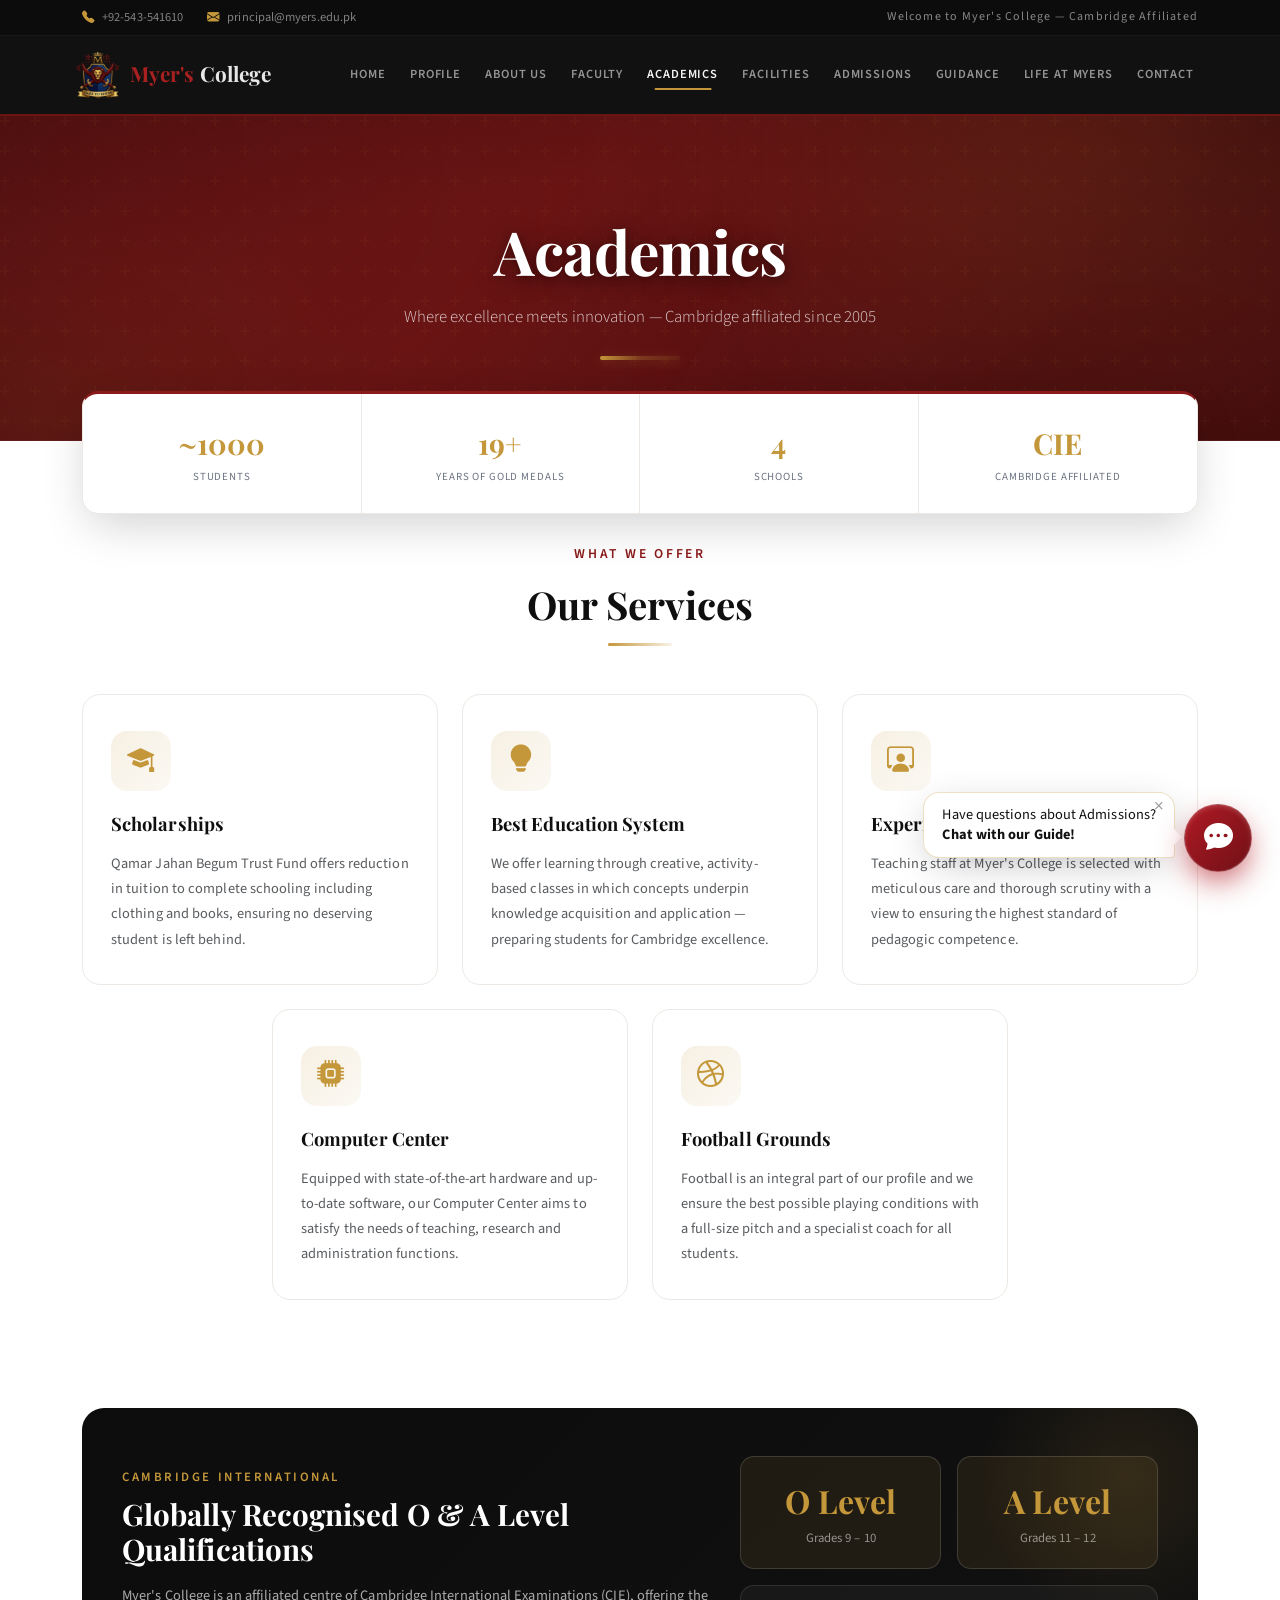
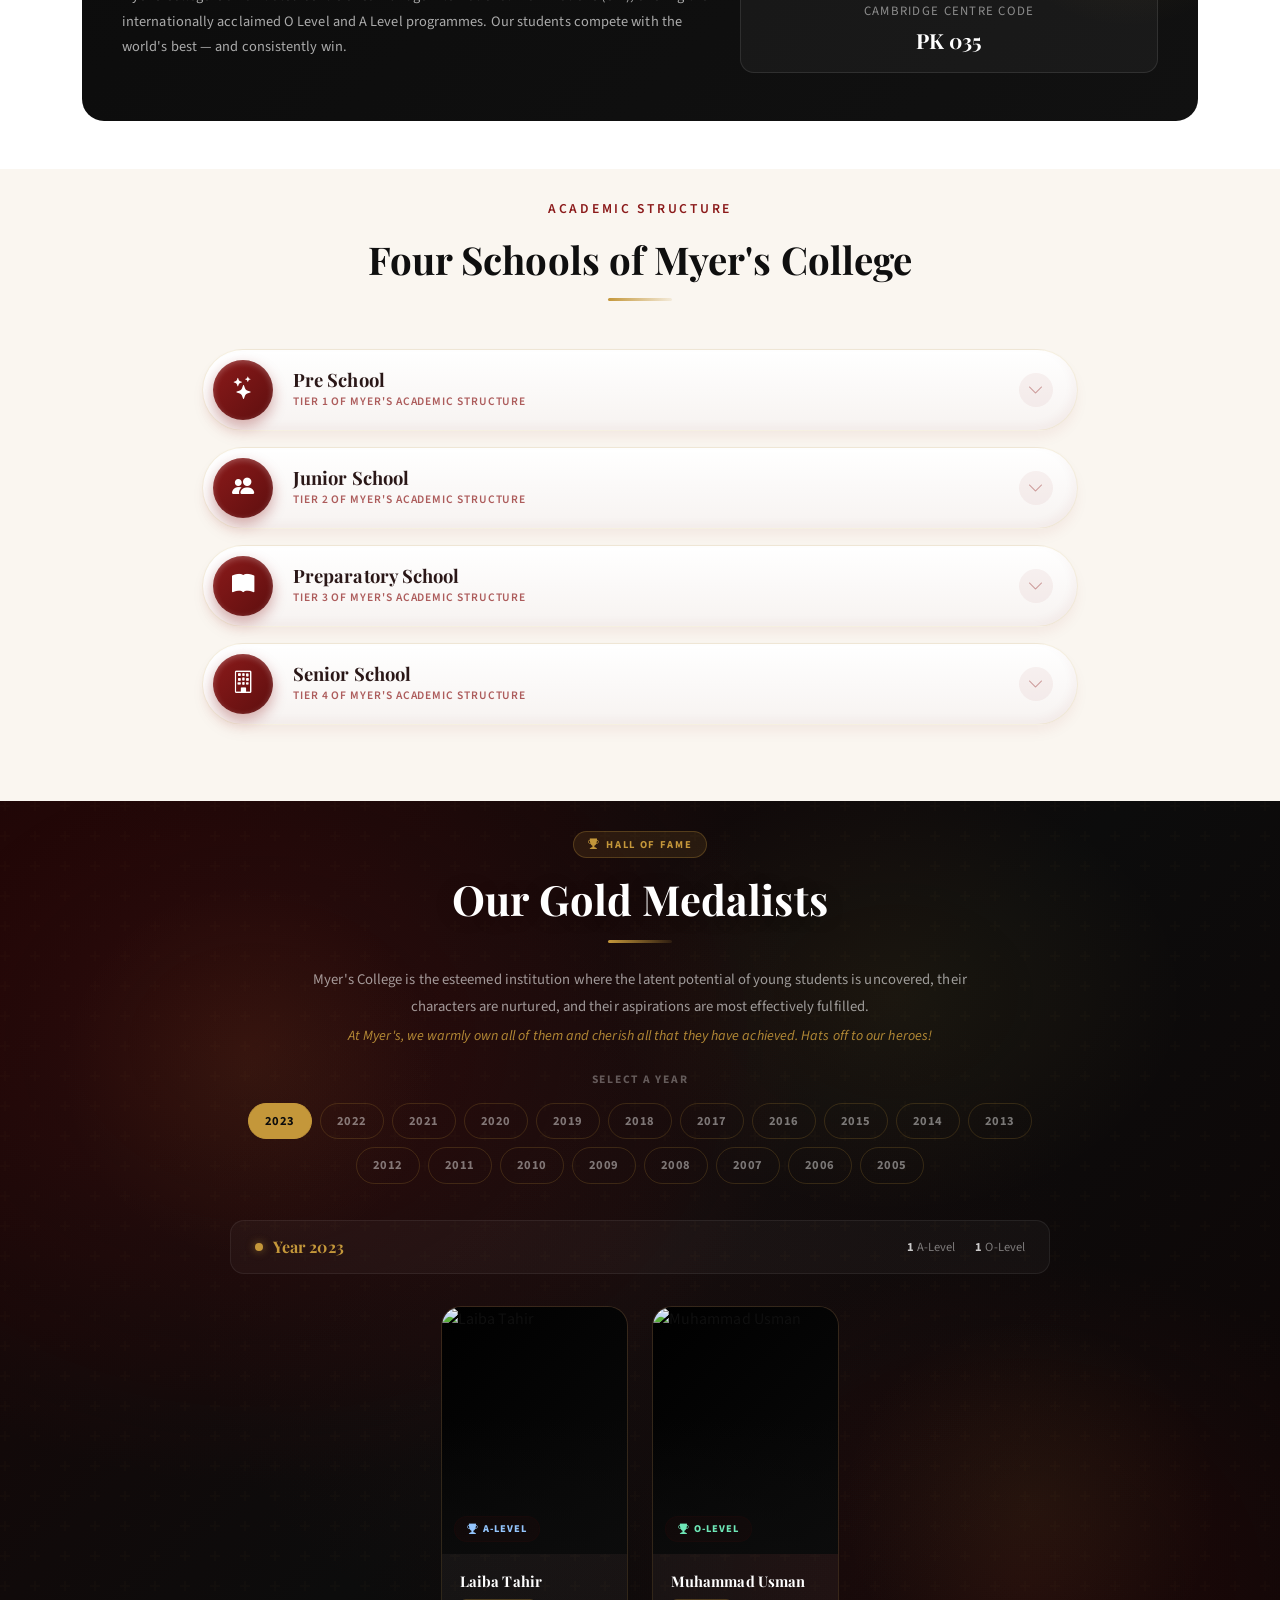
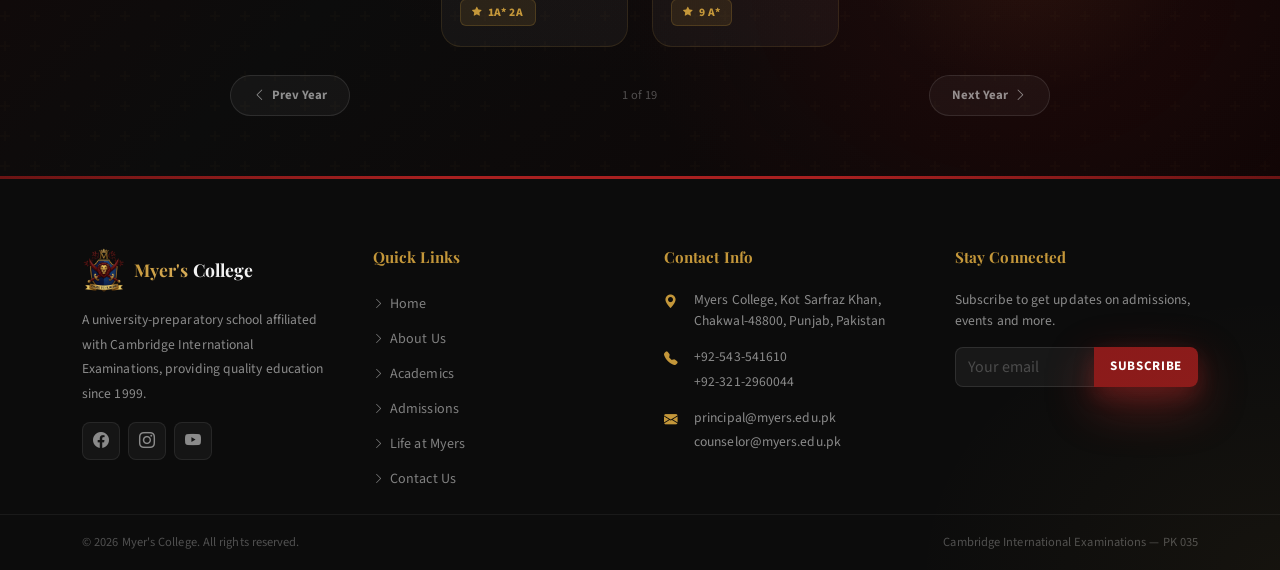
==== academics.html @ 0bd7ad3a "static" ====
<!DOCTYPE html>
<html lang="en">
<head>
  <meta charset="UTF-8" />
  <meta name="viewport" content="width=device-width, initial-scale=1.0" />
  <title>Academics — Myer's College</title>
  <meta name="description" content="Explore academics at Myer's College — Cambridge O-Levels, A-Levels, gold medalists, and our four-school structure." />
  <link rel="icon" href="assets/images/myers-logo.png" type="image/png" />
  <link rel="stylesheet" href="https://cdn.jsdelivr.net/npm/bootstrap@5.3.2/dist/css/bootstrap.min.css" />
  <link rel="stylesheet" href="https://cdn.jsdelivr.net/npm/bootstrap-icons@1.11.3/font/bootstrap-icons.min.css" />
  <link rel="stylesheet" href="assets/css/style.css" />
  <link rel="stylesheet" href="assets/css/chatbot.css" />
  <style>
    
    .m-year-btn {
      padding: 8px 16px;
      border-radius: 50px;
      border: 1px solid rgba(196,151,58,0.20);
      background: transparent;
      color: rgba(255,255,255,0.44);
      font-size: 0.78rem;
      font-weight: 700;
      cursor: pointer;
      transition: all 0.2s ease;
      letter-spacing: 0.04em;
    }
    .m-year-btn:hover { border-color: rgba(196,151,58,0.45); color: var(--gold); }
    .m-year-btn.active {
      background: var(--gold);
      border-color: var(--gold);
      color: var(--black);
    }
    .m-card {
      background: rgba(255,255,255,0.04);
      border: 1px solid rgba(196,151,58,0.14);
      border-radius: 20px;
      overflow: hidden;
      display: flex;
      flex-direction: column;
      transition: transform 0.3s ease, border-color 0.3s ease, box-shadow 0.3s ease;
      animation: fadeSlideUp 0.35s ease forwards;
    }
    .m-card:hover {
      transform: translateY(-6px);
      border-color: rgba(196,151,58,0.45);
      box-shadow: 0 20px 50px -12px rgba(0,0,0,0.5);
    }
    .m-card-photo {
      width: 100%; aspect-ratio: 3/4;
      overflow: hidden;
      background: linear-gradient(135deg,#000000,#0A0A0A);
      position: relative;
      flex-shrink: 0;
    }
    .m-card-photo img {
      width: 100%; height: 100%;
      object-fit: cover; object-position: top center;
      transition: transform 0.5s ease;
      display: block;
    }
    .m-card:hover .m-card-photo img { transform: scale(1.06); }
    .m-card-photo-overlay {
      position: absolute; inset: 0;
      background: linear-gradient(0deg,rgba(12,12,12,0.78) 0%,transparent 55%);
    }
    .m-level-chip {
      position: absolute; bottom: 12px; left: 12px;
      display: inline-flex; align-items: center; gap: 5px;
      padding: 4px 12px; border-radius: 50px;
      font-size: 0.65rem; font-weight: 800;
      letter-spacing: 0.1em; text-transform: uppercase;
    }
    .m-level-chip.alevel { background: rgba(107,20,20,0.08); border: 1px solid rgba(107,20,20,0.08); color: #93c5fd; }
    .m-level-chip.olevel { background: rgba(107,20,20,0.08); border: 1px solid rgba(107,20,20,0.08); color: #6ee7b7; }
    .m-card-body { padding: 18px 18px 20px; flex: 1; }
    .m-grade-badge {
      display: inline-flex; align-items: center; gap: 5px;
      background: rgba(196,151,58,0.12);
      border: 1px solid rgba(196,151,58,0.22);
      color: var(--gold);
      font-size: 0.72rem; font-weight: 800;
      padding: 4px 11px; border-radius: 6px;
      letter-spacing: 0.06em; text-transform: uppercase;
    }
    @keyframes fadeSlideUp {
      from { opacity: 0; transform: translateY(18px); }
      to   { opacity: 1; transform: translateY(0); }
    }

    .service-card {
      background: #fff;
      border-radius: 18px;
      border: 1px solid var(--border-color);
      padding: 36px 28px 32px;
      height: 100%;
      transition: transform 0.32s ease, box-shadow 0.32s ease, border-color 0.32s ease;
      position: relative;
      overflow: hidden;
    }
    .service-card::before {
      content: '';
      position: absolute;
      top: 0; left: 0; right: 0;
      height: 4px;
      background: linear-gradient(90deg, var(--gold), var(--gold-light));
      transform: scaleX(0);
      transform-origin: left;
      transition: transform 0.35s ease;
    }
    .service-card:hover { transform: translateY(-6px); box-shadow: var(--elevated-shadow); border-color: rgba(196,151,58,0.28); }
    .service-card:hover::before { transform: scaleX(1); }
    .service-icon {
      width: 60px; height: 60px;
      border-radius: 16px;
      background: linear-gradient(135deg, rgba(196,151,58,0.14), rgba(196,151,58,0.06));
      display: flex; align-items: center; justify-content: center;
      margin-bottom: 22px;
    }
    .medalist-photo-card {
      background: rgba(255,255,255,0.05);
      border: 1px solid rgba(196,151,58,0.18);
      border-radius: 18px;
      overflow: hidden;
      transition: transform 0.3s ease, border-color 0.3s ease, box-shadow 0.3s ease;
    }
    .medalist-photo-card:hover {
      transform: translateY(-6px);
      border-color: rgba(196,151,58,0.55);
      box-shadow: 0 20px 50px -12px rgba(0,0,0,0.45);
    }
    .medalist-photo-wrap {
      width: 100%;
      aspect-ratio: 4/5;
      overflow: hidden;
      position: relative;
      background: linear-gradient(135deg,#000000,#0A0A0A);
    }
    .medalist-photo-wrap img {
      width: 100%; height: 100%;
      object-fit: cover;
      object-position: top center;
      transition: transform 0.5s ease;
    }
    .medalist-photo-card:hover .medalist-photo-wrap img { transform: scale(1.06); }
    .medalist-photo-overlay {
      position: absolute; inset: 0;
      background: linear-gradient(0deg, rgba(12,12,12,0.80) 0%, transparent 60%);
    }
    .medalist-photo-body { padding: 16px 16px 18px; }
    .year-badge-pill {
      display: inline-flex; align-items: center; gap: 6px;
      background: rgba(196,151,58,0.12);
      border: 1px solid rgba(196,151,58,0.28);
      border-radius: 50px;
      padding: 3px 11px;
      font-size: 0.7rem;
      color: var(--gold);
      font-weight: 700;
      letter-spacing: 0.08em;
      text-transform: uppercase;
    }
    .medalist-level-tag {
      display: inline-block;
      background: rgba(196,151,58,0.18);
      color: var(--gold-light);
      font-size: 0.65rem;
      font-weight: 700;
      letter-spacing: 0.12em;
      text-transform: uppercase;
      padding: 2px 8px;
      border-radius: 4px;
    }
    .year-section-title {
      font-family: var(--font-heading);
      font-size: 1.5rem;
      color: var(--gold);
      font-weight: 700;
      display: flex;
      align-items: center;
      gap: 14px;
      margin-bottom: 18px;
    }
    .year-section-title::after {
      content:'';
      flex: 1;
      height: 1px;
      background: linear-gradient(90deg, rgba(196,151,58,0.35), transparent);
    }
    #extraMedalists { display: none; }
    #extraMedalists.shown { display: block; }
    .show-more-btn {
      background: rgba(196,151,58,0.10);
      border: 1px solid rgba(196,151,58,0.28);
      color: var(--gold);
      border-radius: 50px;
      padding: 14px 40px;
      font-weight: 700;
      font-size: 0.9rem;
      cursor: pointer;
      transition: all 0.3s ease;
      display: inline-flex; align-items: center; gap: 8px;
    }
    .show-more-btn:hover { background: var(--gold); color: var(--black); }
    .highlight-strip {
      background: linear-gradient(135deg, var(--black) 0%, var(--black-rich) 100%);
      border-radius: 22px;
      padding: 48px 40px;
      position: relative;
      overflow: hidden;
    }
    .highlight-strip::before {
      content: '';
      position: absolute;
      top: -80px; right: -80px;
      width: 300px; height: 300px;
      background: radial-gradient(circle, rgba(196,151,58,0.12), transparent 70%);
      pointer-events: none;
    }

    /* ── SCHOOLS PREMIUM ACCORDION ── */
    .schools-accordion {
      background: transparent;
    }
    .school-ac-item { 
      margin: 16px 0; 
      position: relative;
    }
    .school-ac-header {
      display: flex; align-items: center; gap: 20px; padding: 10px 24px 10px 10px;
      border-radius: 50px;
      background: linear-gradient(180deg, #ffffff 0%, #f7f3f1 100%);
      cursor: pointer; transition: all 0.3s cubic-bezier(0.25, 0.8, 0.25, 1);
      user-select: none; text-decoration: none; 
      border: 1px solid rgba(196, 151, 58, 0.15);
      box-shadow: 
        0 8px 16px -4px rgba(139, 26, 26, 0.08), 
        inset -4px -4px 10px rgba(139, 26, 26, 0.04), 
        inset 4px 4px 10px rgba(255, 255, 255, 1);
      position: relative; z-index: 2;
    }
    .school-ac-header:hover {
      transform: translateY(-2px);
      box-shadow: 
        0 12px 24px -6px rgba(139, 26, 26, 0.12),
        inset -4px -4px 10px rgba(139, 26, 26, 0.04),
        inset 4px 4px 10px rgba(255, 255, 255, 1);
      border-color: rgba(196, 151, 58, 0.35);
    }
    .school-ac-icon {
      width: 60px; height: 60px; border-radius: 50%;
      background: linear-gradient(135deg, #8B1A1A 0%, #5E0F0F 100%);
      display: flex; align-items: center; justify-content: center; flex-shrink: 0;
      font-size: 1.4rem; color: #fff;
      box-shadow: inset 0 2px 6px rgba(255,255,255,0.25), 0 6px 14px rgba(139, 26, 26, 0.35);
      transition: transform 0.3s ease;
    }
    .school-ac-header:not(.collapsed) .school-ac-icon { transform: scale(1.05); }
    .school-ac-info { flex: 1; }
    .school-ac-info h4 { color: #2A1717; font-size: 1.15rem; font-weight: 700; margin: 0 0 2px; font-family: var(--font-heading); }
    .school-ac-info p { color: rgba(139, 26, 26, 0.7); font-size: 0.72rem; margin: 0; letter-spacing: 0.08em; text-transform: uppercase; font-weight: 600; }
    .school-ac-chevron { 
      color: rgba(139, 26, 26, 0.4); font-size: 1rem; 
      transition: transform 0.35s cubic-bezier(0.34, 1.56, 0.64, 1), color 0.25s; flex-shrink: 0; 
      background: rgba(139, 26, 26, 0.05); width: 34px; height: 34px; border-radius: 50%;
      display: flex; align-items: center; justify-content: center;
    }
    .school-ac-header:hover .school-ac-chevron { background: rgba(139, 26, 26, 0.1); color: rgba(139, 26, 26, 0.7); }
    .school-ac-header:not(.collapsed) .school-ac-chevron { transform: rotate(180deg); color: #fff; background: var(--maroon); }
    .school-ac-body {
      padding: 36px 30px 24px 94px; background: #fff; 
      border-radius: 0 0 24px 24px; margin-top: -24px; position: relative; z-index: 1;
      border: 1px solid rgba(139, 26, 26, 0.08); border-top: none;
      box-shadow: 0 8px 24px rgba(139, 26, 26, 0.05);
      color: rgba(30, 8, 10, 0.65); font-size: 0.92rem; line-height: 1.8;
    }
    @media (max-width: 576px) { 
      .school-ac-header { padding: 8px 16px 8px 8px; border-radius: 40px; }
      .school-ac-icon { width: 48px; height: 48px; font-size: 1.15rem; } 
      .school-ac-body { padding: 40px 20px 24px 20px; margin-top: -24px; }
      .school-ac-info h4 { font-size: 1rem; }
    }

  </style>
</head>
<body>

  <div id="topbar">
    <div class="container">
      <div class="d-flex justify-content-between align-items-center">
        <div class="d-flex gap-4">
          <span class="d-flex align-items-center gap-2"><i class="bi bi-telephone-fill topbar-icon"></i> +92-543-541610</span>
          <span class="d-flex align-items-center gap-2"><i class="bi bi-envelope-fill topbar-icon"></i> principal@myers.edu.pk</span>
        </div>
        <span class="d-none d-md-inline" style="color:rgba(255,255,255,0.50);font-size:0.75rem;letter-spacing:0.1em;">Welcome to Myer's College — Cambridge Affiliated</span>
      </div>
    </div>
  </div>

  <nav class="navbar navbar-expand-lg site-navbar sticky-top">
    <div class="container">
      <a class="navbar-brand d-flex align-items-center gap-2" href="index.html">
        <img src="assets/images/myers-logo.png" alt="Myer's College Logo" height="48" width="48" style="object-fit:contain;" />
        <div class="d-none d-sm-block"><span class="brand-name">Myer's</span><span class="brand-suffix"> College</span></div>
      </a>
      <button class="navbar-toggler" type="button" data-bs-toggle="collapse" data-bs-target="#siteNav"><span class="navbar-toggler-icon"></span></button>
      <div class="collapse navbar-collapse" id="siteNav">
        <ul class="navbar-nav ms-auto">
          <li class="nav-item"><a class="nav-link" href="index.html">HOME</a></li>
          <li class="nav-item"><a class="nav-link" href="profile.html">PROFILE</a></li>
          <li class="nav-item"><a class="nav-link" href="about.html">ABOUT US</a></li>
          <li class="nav-item"><a class="nav-link" href="faculty.html">FACULTY</a></li>
          <li class="nav-item"><a class="nav-link active" href="academics.html">ACADEMICS</a></li>
          <li class="nav-item"><a class="nav-link" href="facilities.html">FACILITIES</a></li>
          <li class="nav-item"><a class="nav-link" href="admissions.html">ADMISSIONS</a></li>
          <li class="nav-item"><a class="nav-link" href="guidance.html">GUIDANCE</a></li>
          <li class="nav-item"><a class="nav-link" href="life.html">LIFE AT MYERS</a></li>
          <li class="nav-item"><a class="nav-link" href="contact.html">CONTACT</a></li>
        </ul>
      </div>
    </div>
  </nav>

  <div class="page-hero">
    <h1 class="page-hero-title">Academics</h1>
    <p class="page-hero-subtitle">Where excellence meets innovation — Cambridge affiliated since 2005</p>
    <div class="page-hero-divider"></div>
  </div>

  <section class="py-0 px-3" style="position:relative;z-index:10;margin-top:-40px;">
    <div class="container">
      <div class="stats-bar row g-0 animate-pulse-glow">
        <div class="col-6 col-md-3 stat-item"><div class="stat-value gold-text">~1000</div><div class="stat-label">Students</div></div>
        <div class="col-6 col-md-3 stat-item"><div class="stat-value gold-text">19+</div><div class="stat-label">Years of Gold Medals</div></div>
        <div class="col-6 col-md-3 stat-item"><div class="stat-value gold-text">4</div><div class="stat-label">Schools</div></div>
        <div class="col-6 col-md-3 stat-item"><div class="stat-value gold-text">CIE</div><div class="stat-label">Cambridge Affiliated</div></div>
      </div>
    </div>
  </section>

  <!-- OUR SERVICES -->
  <section class="section-padding">
    <div class="container">
      <div class="reveal text-center mb-5">
        <p class="maroon-text fw-semibold text-uppercase" style="letter-spacing:0.2em;font-size:0.85rem;">What We Offer</p>
        <h2 class="fw-bold" style="font-family:var(--font-heading);font-size:2.4rem;">Our Services</h2>
        <div class="gold-line mx-auto mt-3"></div>
      </div>
      <div class="row g-4 mb-4">
        <div class="col-md-4">
          <div class="reveal service-card">
            <div class="service-icon"><i class="bi bi-mortarboard-fill" style="color:var(--gold);font-size:1.7rem;"></i></div>
            <h3 class="fw-bold mb-3" style="font-size:1.15rem;font-family:var(--font-heading);">Scholarships</h3>
            <p class="text-muted mb-0" style="font-size:0.9rem;line-height:1.75;">Qamar Jahan Begum Trust Fund offers reduction in tuition to complete schooling including clothing and books, ensuring no deserving student is left behind.</p>
          </div>
        </div>
        <div class="col-md-4">
          <div class="reveal service-card">
            <div class="service-icon"><i class="bi bi-lightbulb-fill" style="color:var(--gold);font-size:1.7rem;"></i></div>
            <h3 class="fw-bold mb-3" style="font-size:1.15rem;font-family:var(--font-heading);">Best Education System</h3>
            <p class="text-muted mb-0" style="font-size:0.9rem;line-height:1.75;">We offer learning through creative, activity-based classes in which concepts underpin knowledge acquisition and application — preparing students for Cambridge excellence.</p>
          </div>
        </div>
        <div class="col-md-4">
          <div class="reveal service-card">
            <div class="service-icon"><i class="bi bi-person-workspace" style="color:var(--gold);font-size:1.7rem;"></i></div>
            <h3 class="fw-bold mb-3" style="font-size:1.15rem;font-family:var(--font-heading);">Experienced Teachers</h3>
            <p class="text-muted mb-0" style="font-size:0.9rem;line-height:1.75;">Teaching staff at Myer's College is selected with meticulous care and thorough scrutiny with a view to ensuring the highest standard of pedagogic competence.</p>
          </div>
        </div>
      </div>
      <div class="row g-4 justify-content-center">
        <div class="col-md-4">
          <div class="reveal service-card">
            <div class="service-icon"><i class="bi bi-cpu-fill" style="color:var(--gold);font-size:1.7rem;"></i></div>
            <h3 class="fw-bold mb-3" style="font-size:1.15rem;font-family:var(--font-heading);">Computer Center</h3>
            <p class="text-muted mb-0" style="font-size:0.9rem;line-height:1.75;">Equipped with state-of-the-art hardware and up-to-date software, our Computer Center aims to satisfy the needs of teaching, research and administration functions.</p>
          </div>
        </div>
        <div class="col-md-4">
          <div class="reveal service-card">
            <div class="service-icon"><i class="bi bi-dribbble" style="color:var(--gold);font-size:1.7rem;"></i></div>
            <h3 class="fw-bold mb-3" style="font-size:1.15rem;font-family:var(--font-heading);">Football Grounds</h3>
            <p class="text-muted mb-0" style="font-size:0.9rem;line-height:1.75;">Football is an integral part of our profile and we ensure the best possible playing conditions with a full-size pitch and a specialist coach for all students.</p>
          </div>
        </div>
      </div>
    </div>
  </section>

  <!-- HIGHLIGHT STRIP -->
  <section class="py-5 px-3">
    <div class="container">
      <div class="highlight-strip reveal">
        <div class="row align-items-center g-4">
          <div class="col-md-7">
            <p class="gold-text fw-semibold text-uppercase mb-2" style="letter-spacing:0.2em;font-size:0.8rem;">Cambridge International</p>
            <h3 class="text-white fw-bold mb-3" style="font-family:var(--font-heading);font-size:1.85rem;">Globally Recognised O &amp; A Level Qualifications</h3>
            <p style="color:rgba(255,255,255,0.65);font-size:0.9rem;line-height:1.8;margin-bottom:0;">Myer's College is an affiliated centre of Cambridge International Examinations (CIE), offering the internationally acclaimed O Level and A Level programmes. Our students compete with the world's best — and consistently win.</p>
          </div>
          <div class="col-md-5">
            <div class="row g-3">
              <div class="col-6"><div style="background:rgba(196,151,58,0.10);border:1px solid rgba(255,255,255,0.14);border-radius:14px;padding:20px 16px;text-align:center;"><div style="font-family:var(--font-heading);font-size:2rem;font-weight:700;color:var(--gold);">O Level</div><div style="font-size:0.8rem;color:rgba(255,255,255,0.52);margin-top:4px;">Grades 9 – 10</div></div></div>
              <div class="col-6"><div style="background:rgba(196,151,58,0.10);border:1px solid rgba(255,255,255,0.14);border-radius:14px;padding:20px 16px;text-align:center;"><div style="font-family:var(--font-heading);font-size:2rem;font-weight:700;color:var(--gold);">A Level</div><div style="font-size:0.8rem;color:rgba(255,255,255,0.52);margin-top:4px;">Grades 11 – 12</div></div></div>
              <div class="col-12"><div style="background:rgba(255,255,255,0.04);border:1px solid rgba(255,255,255,0.1);border-radius:14px;padding:16px;text-align:center;"><div style="font-size:0.8rem;color:rgba(255,255,255,0.50);letter-spacing:0.1em;text-transform:uppercase;">Cambridge Centre Code</div><div style="font-family:var(--font-heading);font-size:1.3rem;font-weight:700;color:#fff;margin-top:4px;">PK 035</div></div></div>
            </div>
          </div>
        </div>
      </div>
    </div>
  </section>

  <!-- FOUR SCHOOLS -->
  <section class="section-padding section-cream">
    <div class="container" style="max-width:900px;">
      <div class="reveal text-center mb-5">
        <p class="maroon-text fw-semibold text-uppercase" style="letter-spacing:0.2em;font-size:0.85rem;">Academic Structure</p>
        <h2 class="fw-bold" style="font-family:var(--font-heading);font-size:2.4rem;">Four Schools of Myer's College</h2>
        <div class="gold-line mx-auto mt-3"></div>
      </div>
      <div class="reveal schools-accordion">

        <!-- Pre School -->
        <div class="school-ac-item">
          <div class="school-ac-header collapsed" data-bs-toggle="collapse" data-bs-target="#school1" aria-expanded="false" role="button">
            <div class="school-ac-icon"><i class="bi bi-stars"></i></div>
            <div class="school-ac-info">
              <h4>Pre School</h4>
              <p>Tier 1 of Myer's Academic Structure</p>
            </div>
            <i class="bi bi-chevron-down school-ac-chevron"></i>
          </div>
          <div class="collapse" id="school1">
            <div class="school-ac-body">At Myer's, this school is the most basic and it grooms and nurtures around 300 cute kids with dreams beautiful and goals well-chosen. This is exactly the place where toddlers with first few fumbling steps are ultimately transmuted into confident children who aspire to excel. Myerian educators make every effort possible to help these young learners with drawing, communication, reading, writing, games and even meals.</div>
          </div>
        </div>

        <!-- Junior School -->
        <div class="school-ac-item">
          <div class="school-ac-header collapsed" data-bs-toggle="collapse" data-bs-target="#school2" aria-expanded="false" role="button">
            <div class="school-ac-icon"><i class="bi bi-people-fill"></i></div>
            <div class="school-ac-info">
              <h4>Junior School</h4>
              <p>Tier 2 of Myer's Academic Structure</p>
            </div>
            <i class="bi bi-chevron-down school-ac-chevron"></i>
          </div>
          <div class="collapse" id="school2">
            <div class="school-ac-body">This school is level two for the students where they go from grade one to grade four. At this stage, we make sure that our young students grow in self-belief, master new skills, actively take part in sports as well as other co-curricular competitions and start thinking in an analytical way.</div>
          </div>
        </div>

        <!-- Preparatory School -->
        <div class="school-ac-item">
          <div class="school-ac-header collapsed" data-bs-toggle="collapse" data-bs-target="#school3" aria-expanded="false" role="button">
            <div class="school-ac-icon"><i class="bi bi-book-fill"></i></div>
            <div class="school-ac-info">
              <h4>Preparatory School</h4>
              <p>Tier 3 of Myer's Academic Structure</p>
            </div>
            <i class="bi bi-chevron-down school-ac-chevron"></i>
          </div>
          <div class="collapse" id="school3">
            <div class="school-ac-body">This is the third academic tier at Myer's with lots of pivotal importance. This is exactly when small children become teens, realize their responsibilities and plan to eventually become excellent O Level students. The preparatory school students, being more mature and competitive, make the most of their three-year stay at this level.</div>
          </div>
        </div>

        <!-- Senior School -->
        <div class="school-ac-item">
          <div class="school-ac-header collapsed" data-bs-toggle="collapse" data-bs-target="#school4" aria-expanded="false" role="button">
            <div class="school-ac-icon"><i class="bi bi-building"></i></div>
            <div class="school-ac-info">
              <h4>Senior School</h4>
              <p>Tier 4 of Myer's Academic Structure</p>
            </div>
            <i class="bi bi-chevron-down school-ac-chevron"></i>
          </div>
          <div class="collapse" id="school4">
            <div class="school-ac-body">Our senior school comprises O Levels and A Levels and is the most competitive, challenging and dynamic school. It offers fantastic opportunities to young learners to refine creative skills and enhance their capacity. Our O/A Level students are taken care of in the best way possible and helped to conquer the invincible heights.</div>
          </div>
        </div>

      </div>
    </div>
  </section>

  <!-- GOLD MEDALISTS -->
  <section class="section-padding section-maroon position-relative overflow-hidden" id="goldMedalists">
    <div style="position:absolute;top:80px;left:60px;width:380px;height:380px;background:radial-gradient(circle,rgba(196,151,58,0.07),transparent 70%);pointer-events:none;"></div>
    <div style="position:absolute;bottom:80px;right:60px;width:380px;height:380px;background:radial-gradient(circle,rgba(196,151,58,0.07),transparent 70%);pointer-events:none;"></div>

    <div class="container position-relative">

      <!-- Header -->
      <div class="reveal text-center mb-4">
        <div class="section-badge section-badge-navy"><i class="bi bi-trophy-fill"></i> Hall of Fame</div>
        <h2 class="fw-bold text-white" style="font-family:var(--font-heading);font-size:2.6rem;">Our Gold Medalists</h2>
        <div class="gold-line mx-auto mt-3 mb-4"></div>
        <p style="color:rgba(255,255,255,0.58);max-width:680px;margin:0 auto 6px;font-size:0.92rem;line-height:1.8;">Myer's College is the esteemed institution where the latent potential of young students is uncovered, their characters are nurtured, and their aspirations are most effectively fulfilled.</p>
        <p style="color:rgba(196,151,58,0.90);font-style:italic;font-size:0.88rem;">At Myer's, we warmly own all of them and cherish all that they have achieved. Hats off to our heroes!</p>
      </div>

      <!-- Year Selector -->
      <div class="reveal" style="max-width:820px;margin:0 auto 36px;">
        <p style="color:rgba(255,255,255,0.32);font-size:0.72rem;font-weight:700;letter-spacing:0.15em;text-transform:uppercase;text-align:center;margin-bottom:14px;">Select a Year</p>
        <div id="yearSelector" style="display:flex;flex-wrap:wrap;gap:8px;justify-content:center;">
          <!-- filled by JS -->
        </div>
      </div>

      <!-- Counter strip -->
      <div class="reveal" style="max-width:820px;margin:0 auto 32px;">
        <div style="background:rgba(255,255,255,0.03);border:1px solid rgba(255,255,255,0.07);border-radius:14px;padding:14px 24px;display:flex;align-items:center;justify-content:space-between;flex-wrap:wrap;gap:12px;">
          <div style="display:flex;align-items:center;gap:10px;">
            <div style="width:8px;height:8px;border-radius:50%;background:var(--gold);box-shadow:0 0 8px rgba(196,151,58,0.6);"></div>
            <span id="yearLabel" style="color:var(--gold);font-weight:700;font-family:var(--font-heading);font-size:1rem;">Year 2023</span>
          </div>
          <div style="display:flex;gap:20px;">
            <span id="aLevelCount" style="font-size:0.78rem;color:rgba(255,255,255,0.44);"><span style="color:rgba(255,255,255,0.78);font-weight:700;" id="aNum">—</span> A-Level</span>
            <span id="oLevelCount" style="font-size:0.78rem;color:rgba(255,255,255,0.44);"><span style="color:rgba(255,255,255,0.78);font-weight:700;" id="oNum">—</span> O-Level</span>
          </div>
        </div>
      </div>

      <!-- Cards display -->
      <div id="medalistDisplay" style="max-width:820px;margin:0 auto;"></div>

      <!-- Prev / Next nav -->
      <div style="max-width:820px;margin:28px auto 0;display:flex;justify-content:space-between;align-items:center;">
        <button id="prevYear" onclick="shiftYear(-1)" style="background:rgba(255,255,255,0.04);border:1px solid rgba(255,255,255,0.1);color:rgba(255,255,255,0.52);border-radius:50px;padding:10px 22px;font-size:0.8rem;font-weight:700;cursor:pointer;display:flex;align-items:center;gap:6px;transition:all 0.25s ease;" onmouseover="this.style.borderColor='rgba(196,151,58,0.35)';this.style.color='var(--gold)'" onmouseout="this.style.borderColor='rgba(255,255,255,0.1)';this.style.color='rgba(255,255,255,0.52)'">
          <i class="bi bi-chevron-left"></i> Prev Year
        </button>
        <span id="yearCounter" style="color:rgba(255,255,255,0.28);font-size:0.78rem;"></span>
        <button id="nextYear" onclick="shiftYear(1)" style="background:rgba(255,255,255,0.04);border:1px solid rgba(255,255,255,0.1);color:rgba(255,255,255,0.52);border-radius:50px;padding:10px 22px;font-size:0.8rem;font-weight:700;cursor:pointer;display:flex;align-items:center;gap:6px;transition:all 0.25s ease;" onmouseover="this.style.borderColor='rgba(196,151,58,0.35)';this.style.color='var(--gold)'" onmouseout="this.style.borderColor='rgba(255,255,255,0.1)';this.style.color='rgba(255,255,255,0.52)'">
          Next Year <i class="bi bi-chevron-right"></i>
        </button>
      </div>

    </div>
  </section>

  
  <script>
    const MEDALISTS = {
      2023: [
        { name:"Laiba Tahir",      level:"alevel", grade:"1A* 2A",         img:"https://www.myers.edu.pk/img/gold/alevel/laiba23.jpg" },
        { name:"Muhammad Usman",   level:"olevel", grade:"9 A*",           img:"https://www.myers.edu.pk/img/gold/olevel/usman23.jpg" }
      ],
      2022: [
        { name:"Talal Hassan",     level:"alevel", grade:"3 A*",           img:"https://www.myers.edu.pk/img/gold/alevel/talalhassan.jpg" },
        { name:"Malaika Tahir",    level:"olevel", grade:"9 A*",           img:"https://www.myers.edu.pk/img/gold/olevel/malaika.jpeg" }
      ],
      2021: [
        { name:"Momina Ishfaq",         level:"alevel", grade:"1A* & 2A",  img:"https://www.myers.edu.pk/img/gold/olevel/momina.jpeg" },
        { name:"Syed Shahzaib Abbas",   level:"olevel", grade:"8A* & 1A",  img:"https://www.myers.edu.pk/img/gold/olevel/shahzaib.jpeg" }
      ],
      2020: [
        { name:"Arooj Fatima",     level:"olevel", grade:"9 A*",           img:"https://www.myers.edu.pk/img/gold/olevel/AroojFatima.jpeg" }
      ],
      2019: [
        { name:"Momina Ishfaq",    level:"olevel", grade:"10 A's",         img:"https://www.myers.edu.pk/img/gold/olevel/momina.jpeg" }
      ],
      2018: [
        { name:"Zartashia Israr",  level:"olevel", grade:"8 A's & 1 B",    img:"https://www.myers.edu.pk/img/gold/olevel/zartashia.jpeg" }
      ],
      2017: [
        { name:"Nausherwan Khan",  level:"alevel", grade:"3 A*",           img:"https://www.myers.edu.pk/img/gold/alevel/nausherwan.jpeg" },
        { name:"Farah Jabeen",     level:"olevel", grade:"7 A*",           img:"https://www.myers.edu.pk/img/gold/olevel/farha.jpg" }
      ],
      2016: [
        { name:"Amna Danial Khawaja", level:"alevel", grade:"1 A",        img:"https://www.myers.edu.pk/img/gold/alevel/amna.jpeg" },
        { name:"Haider Ali Hussain",  level:"olevel", grade:"7A* & 1B",   img:"https://www.myers.edu.pk/img/gold/olevel/haider.jpeg" }
      ],
      2015: [
        { name:"Hina Batool",      level:"alevel", grade:"3 A's",          img:"https://www.myers.edu.pk/img/gold/alevel/hinabatool.jpg" },
        { name:"Nausherwan Khan",  level:"olevel", grade:"9 A's",          img:"https://www.myers.edu.pk/img/gold/alevel/nausherwan.jpeg" }
      ],
      2014: [
        { name:"M. Turab Ali Khan",level:"alevel", grade:"3 A+",          img:"https://www.myers.edu.pk/img/gold/alevel/turabalikhan.jpg" },
        { name:"Iqra Akhtar",      level:"olevel", grade:"7 A's & 1 B",   img:"https://www.myers.edu.pk/img/gold/olevel/iqraakhtar.jpeg" }
      ],
      2013: [
        { name:"Yousaf Bin Nasir", level:"alevel", grade:"2 A's & 1 B",   img:"https://www.myers.edu.pk/img/gold/alevel/yousaf1.jpg" },
        { name:"Hafsa Abid",       level:"olevel", grade:"8 A's",          img:"https://www.myers.edu.pk/img/gold/olevel/hafsaabid.jpg" }
      ],
      2012: [
        { name:"Aimen Farzeen",         level:"alevel", grade:"3 A's",    img:"https://www.myers.edu.pk/img/gold/alevel/aimenfarzeen.jpg" },
        { name:"M. Shujaat Mirza",      level:"olevel", grade:"9 A's",    img:"https://www.myers.edu.pk/img/gold/olevel/shujaat.jpeg" }
      ],
      2011: [
        { name:"M. Shahnawaz Khan", level:"alevel", grade:"2 A's & 1 B",  img:"https://www.myers.edu.pk/img/gold/alevel/shahnawaz.jpg" },
        { name:"Hamza Sarfaraz Khan",level:"olevel", grade:"8 A's",       img:"https://www.myers.edu.pk/img/gold/olevel/hamzasarfaraz.jpeg" }
      ],
      2010: [
        { name:"Nazish Mukhtar",   level:"alevel", grade:"2 A's & 1 B",   img:"https://www.myers.edu.pk/img/gold/alevel/nazishmukhtar.jpg" },
        { name:"Aimen Farzeen",    level:"olevel", grade:"8 A's",          img:"https://www.myers.edu.pk/img/gold/alevel/aimenfarzeen.jpg" }
      ],
      2009: [
        { name:"Shafaq Rizwan",    level:"olevel", grade:"6 A's & 2 B's",  img:"https://www.myers.edu.pk/img/gold/olevel/shafaq.jpeg" }
      ],
      2008: [
        { name:"Memoona Fatima Khan",level:"olevel", grade:"8 A's",       img:"https://www.myers.edu.pk/img/gold/olevel/mamoona.jpeg" }
      ],
      2007: [
        { name:"Syed Ali Hussain", level:"olevel", grade:"6 A's & 2 B's",  img:"https://www.myers.edu.pk/img/gold/olevel/alihussain.jpeg" }
      ],
      2006: [
        { name:"Rabia Liaqat",     level:"olevel", grade:"5 A's & 3 B's",  img:"https://www.myers.edu.pk/img/teachers/femalered.jpeg" }
      ],
      2005: [
        { name:"Palwasha Babar",   level:"olevel", grade:"8 A's",          img:"https://www.myers.edu.pk/img/gold/olevel/palwasha.jpg" }
      ]
    };

    const years = Object.keys(MEDALISTS).map(Number).sort((a,b) => b-a);
    let activeYear = years[0];

    // Build year buttons
    const selector = document.getElementById('yearSelector');
    years.forEach(y => {
      const btn = document.createElement('button');
      btn.className = 'm-year-btn' + (y === activeYear ? ' active' : '');
      btn.textContent = y;
      btn.dataset.year = y;
      btn.addEventListener('click', () => setYear(y));
      selector.appendChild(btn);
    });

    function setYear(y) {
      activeYear = y;
      // Update buttons
      document.querySelectorAll('.m-year-btn').forEach(b => {
        b.classList.toggle('active', parseInt(b.dataset.year) === y);
      });
      renderCards(y);
    }

    function renderCards(y) {
      const data = MEDALISTS[y];
      const display = document.getElementById('medalistDisplay');
      // Update counter strip
      document.getElementById('yearLabel').textContent = 'Year ' + y;
      const aCount = data.filter(d => d.level === 'alevel').length;
      const oCount = data.filter(d => d.level === 'olevel').length;
      document.getElementById('aNum').textContent = aCount || '—';
      document.getElementById('oNum').textContent = oCount || '—';
      const idx = years.indexOf(y);
      document.getElementById('yearCounter').textContent = (idx + 1) + ' of ' + years.length;

      // Build cards HTML — always show up to 4 per row, centered
      const cols = data.length === 1 ? 'col-sm-6 col-md-4' :
                   data.length === 2 ? 'col-6 col-md-4 col-lg-3' :
                   'col-6 col-md-4 col-lg-3';

      const html = '<div class="row g-4 justify-content-center">' +
        data.map((m, i) =>
          `<div class="${cols}" style="animation-delay:${i * 0.06}s">
            <div class="m-card">
              <div class="m-card-photo">
                <img src="${m.img}" alt="${m.name}" loading="lazy"
                     onerror="this.parentElement.style.background='linear-gradient(135deg,#000000,#0A0A0A)';" />
                <div class="m-card-photo-overlay"></div>
                <span class="m-level-chip ${m.level}">
                  <i class="bi bi-trophy-fill"></i>
                  ${m.level === 'alevel' ? 'A-Level' : 'O-Level'}
                </span>
              </div>
              <div class="m-card-body">
                <p class="text-white fw-bold mb-2" style="font-size:0.92rem;font-family:var(--font-heading);line-height:1.25;">${m.name}</p>
                <span class="m-grade-badge"><i class="bi bi-star-fill" style="font-size:0.6rem;"></i> ${m.grade}</span>
              </div>
            </div>
          </div>`
        ).join('') + '</div>';
      display.innerHTML = html;
    }

    function shiftYear(dir) {
      const idx = years.indexOf(activeYear);
      const next = years[idx + dir];
      if (next !== undefined) setYear(next);
    }

    // Init
    renderCards(activeYear);
  </script>

  <footer class="site-footer pt-5 pb-0">
    <div class="container py-4">
      <div class="row g-5">
        <div class="col-md-6 col-lg-3"><div class="d-flex align-items-center gap-2 mb-3"><img src="assets/images/myers-logo.png" alt="Myer's College" height="44" width="44" style="object-fit:contain;" /><div><span class="gradient-text" style="font-family:var(--font-heading);font-size:1.1rem;font-weight:700;">Myer's</span><span style="color:rgba(255,255,255,0.95);font-family:var(--font-heading);font-size:1.1rem;font-weight:700;"> College</span></div></div><p style="font-size:0.85rem;line-height:1.8;color:rgba(255,255,255,0.52);">A university-preparatory school affiliated with Cambridge International Examinations, providing quality education since 1999.</p><div class="d-flex gap-2 mt-3"><a href="#" class="footer-social"><i class="bi bi-facebook"></i></a><a href="#" class="footer-social"><i class="bi bi-instagram"></i></a><a href="#" class="footer-social"><i class="bi bi-youtube"></i></a></div></div>
        <div class="col-md-6 col-lg-3"><h4 class="footer-heading mb-4">Quick Links</h4><ul class="list-unstyled mb-0" style="display:flex;flex-direction:column;gap:10px;"><li><a href="index.html" class="footer-link"><i class="bi bi-chevron-right" style="font-size:0.7rem;"></i> Home</a></li><li><a href="about.html" class="footer-link"><i class="bi bi-chevron-right" style="font-size:0.7rem;"></i> About Us</a></li><li><a href="academics.html" class="footer-link"><i class="bi bi-chevron-right" style="font-size:0.7rem;"></i> Academics</a></li><li><a href="admissions.html" class="footer-link"><i class="bi bi-chevron-right" style="font-size:0.7rem;"></i> Admissions</a></li><li><a href="life.html" class="footer-link"><i class="bi bi-chevron-right" style="font-size:0.7rem;"></i> Life at Myers</a></li><li><a href="contact.html" class="footer-link"><i class="bi bi-chevron-right" style="font-size:0.7rem;"></i> Contact Us</a></li></ul></div>
        <div class="col-md-6 col-lg-3"><h4 class="footer-heading mb-4">Contact Info</h4><ul class="list-unstyled mb-0" style="display:flex;flex-direction:column;gap:16px;font-size:0.85rem;color:rgba(255,255,255,0.52);"><li class="d-flex align-items-start gap-3"><i class="bi bi-geo-alt-fill" style="color:var(--gold);margin-top:2px;flex-shrink:0;"></i>Myers College, Kot Sarfraz Khan, Chakwal-48800, Punjab, Pakistan</li><li class="d-flex align-items-start gap-3"><i class="bi bi-telephone-fill" style="color:var(--gold);margin-top:2px;flex-shrink:0;"></i><div><p class="mb-1">+92-543-541610</p><p class="mb-0">+92-321-2960044</p></div></li><li class="d-flex align-items-start gap-3"><i class="bi bi-envelope-fill" style="color:var(--gold);margin-top:2px;flex-shrink:0;"></i><div><p class="mb-1">principal@myers.edu.pk</p><p class="mb-0">counselor@myers.edu.pk</p></div></li></ul></div>
        <div class="col-md-6 col-lg-3"><h4 class="footer-heading mb-4">Stay Connected</h4><p style="font-size:0.85rem;color:rgba(255,255,255,0.52);">Subscribe to get updates on admissions, events and more.</p><form class="newsletter-form d-flex mt-3" onsubmit="return false;"><input type="email" class="form-control footer-input" placeholder="Your email" required /><button type="submit" class="btn-gold" style="border-radius:0 10px 10px 0;padding:10px 16px;">Subscribe</button></form></div>
      </div>
    </div>
    <div class="footer-bottom"><div class="container d-flex flex-column flex-sm-row justify-content-between align-items-center gap-2"><p class="mb-0">&copy; <span id="year"></span> Myer's College. All rights reserved.</p><p class="mb-0">Cambridge International Examinations — PK 035</p></div></div>
  </footer>

  <script>document.getElementById('year').textContent = new Date().getFullYear();</script>
  <script src="https://cdn.jsdelivr.net/npm/bootstrap@5.3.2/dist/js/bootstrap.bundle.min.js"></script>
  <script src="assets/js/main.js"></script>
  <script src="assets/js/chatbot.js"></script>
  <script>
    const btn = document.getElementById('showMoreMedalists');
    const extra = document.getElementById('extraMedalists');
    let shown = false;
    btn.addEventListener('click', () => {
      shown = !shown;
      if (shown) {
        extra.classList.add('shown');
        btn.innerHTML = '<i class="bi bi-chevron-up"></i> Show Less';
      } else {
        extra.classList.remove('shown');
        btn.innerHTML = '<i class="bi bi-chevron-down"></i> View All Years (2005 \u2013 2018)';
      }
    });
  </script>
</body>
</html>
---- assets/css/style.css ----
/* ===== GOOGLE FONTS ===== */
@import url('https://fonts.googleapis.com/css2?family=Playfair+Display:ital,wght@0,400;0,500;0,600;0,700;0,800;1,400;1,600&family=Source+Sans+3:wght@300;400;500;600;700&display=swap');

/* ===================================================
   MYER'S COLLEGE — BLACK & MAROON LEAD SYSTEM
   
   BLACK  → Navbar, footer, topbar (ultimate authority)
   MAROON → Feature sections, CTA, page heroes, dark cards (brand warmth)
   GOLD   → Selective prestige (brand name, dividers, stat icons, dark labels)
   WHITE  → Content cards, light sections
   CREAM  → Alternating section backgrounds
=================================================== */
:root {
  /* ── Black (structural authority) ── */
  --black: #0C0C0C;
  --black-rich: #111111;
  --black-surface: #1A1A1A;
  --black-border: rgba(255, 255, 255, 0.08);
  --black-border-md: rgba(255, 255, 255, 0.14);

  /* ── Maroon (brand sections — the deep lead) ── */
  --maroon-deep: #4A0E0E;
  /* darkest — hero overlays, CTA */
  --maroon: #6B1414;
  /* primary section background */
  --maroon-mid: #8B1A1A;
  /* interactive, buttons, accents */
  --maroon-vivid: #A82020;
  /* hover states, accent strips */
  --maroon-light: #C42B2B;
  /* bright card tops, hover glow */
  --maroon-subtle: rgba(107, 20, 20, 0.09);
  --maroon-tint: rgba(107, 20, 20, 0.16);
  --maroon-border: rgba(107, 20, 20, 0.24);

  /* Maroon section surfaces */
  --maroon-surface: #5A1212;
  /* cards ON maroon sections */
  --maroon-card: rgba(255, 255, 255, 0.06);
  --maroon-card-border: rgba(255, 255, 255, 0.12);

  /* ── Gold (selective prestige) ── */
  --gold: #C4973A;
  --gold-light: #D9AE5A;
  --gold-dark: #A67C28;
  --gold-subtle: rgba(196, 151, 58, 0.10);
  --gold-border: rgba(196, 151, 58, 0.28);

  /* ── Light surfaces ── */
  --white: #FFFFFF;
  --cream: #FAF6F0;
  --border-light: #EDE8E3;
  --border-mid: #DDD8D2;

  /* ── Typography ── */
  --text-primary: #0F0F0F;
  --text-secondary: #2E2E2E;
  --text-muted: #6B7280;

  /* ── Shadows ── */
  --shadow-sm: 0 2px 8px -2px rgba(12, 12, 12, 0.10);
  --shadow-md: 0 6px 24px -4px rgba(12, 12, 12, 0.14);
  --shadow-lg: 0 16px 48px -8px rgba(12, 12, 12, 0.20);
  --shadow-maroon: 0 8px 32px -4px rgba(107, 20, 20, 0.35);
  --shadow-maroon-lg: 0 20px 60px -8px rgba(107, 20, 20, 0.40);

  --font-heading: 'Playfair Display', Georgia, serif;
  --font-body: 'Source Sans 3', system-ui, sans-serif;

  /* ── Legacy compatibility aliases ── */
  --border-color: #EDE8E3;
  /* alias for --border-light */
  --card-shadow: 0 2px 8px -2px rgba(12, 12, 12, 0.10);
  --elevated-shadow: 0 16px 48px -8px rgba(12, 12, 12, 0.20);
  --gold-shadow: 0 4px 20px -4px rgba(196, 151, 58, 0.25);
  --text-dark: #0F0F0F;
  --navy: #0C0C0C;
  /* alias for --black */
}

/* ===== BASE ===== */
html {
  scroll-behavior: smooth;
}

*,
*::before,
*::after {
  box-sizing: border-box;
}

body {
  font-family: var(--font-body);
  color: var(--text-primary);
  background: var(--white);
  margin: 0;
  padding: 0;
  -webkit-font-smoothing: antialiased;
}

h1,
h2,
h3,
h4,
h5,
h6 {
  font-family: var(--font-heading);
}

/* ============================================================
   TOPBAR — Black (absolute authority)
============================================================ */
#topbar {
  background: var(--black);
  padding: 8px 0;
  font-size: 0.78rem;
  color: rgba(255, 255, 255, 0.48);
  border-bottom: 1px solid rgba(255, 255, 255, 0.05);
}

#topbar .topbar-icon {
  color: var(--gold);
}

/* ============================================================
   NAVBAR — Black (authority, premium dark bar)
============================================================ */
.site-navbar {
  background: var(--black-rich) !important;
  padding: 10px 12px;
  border-bottom: 2px solid var(--maroon);
  transition: box-shadow 0.3s ease;
  overflow-x: auto;
}

.site-navbar.scrolled {
  box-shadow: 0 4px 24px rgba(0, 0, 0, 0.50);
}

.site-navbar .navbar-brand .brand-name {
  color: var(--maroon-vivid);
  font-family: var(--font-heading);
  font-size: 1.3rem;
  font-weight: 700;
}

.site-navbar .navbar-brand .brand-suffix {
  color: rgba(255, 255, 255, 0.90);
  font-family: var(--font-heading);
  font-size: 1.3rem;
  font-weight: 700;
}

.site-navbar .navbar-brand {
  margin-right: auto;
  margin-left: -8px;
}

.site-navbar .navbar-nav {
  margin-right: -8px;
}

.site-navbar .nav-link {
  color: rgba(255, 255, 255, 0.55) !important;
  font-size: 0.78rem;
  font-weight: 600;
  letter-spacing: 0.06em;
  text-transform: uppercase;
  padding: 8px 12px !important;
  border-radius: 6px;
  transition: color 0.2s ease;
  position: relative;
  white-space: nowrap;
}

.site-navbar .nav-link:hover,
.site-navbar .nav-link.active {
  color: rgba(255, 255, 255, 0.95) !important;
}

.site-navbar .nav-link::after {
  content: '';
  position: absolute;
  bottom: 2px;
  left: 50%;
  transform: translateX(-50%);
  width: 0;
  height: 2px;
  background: var(--gold);
  border-radius: 2px;
  transition: width 0.3s ease;
}

.site-navbar .nav-link:hover::after,
.site-navbar .nav-link.active::after {
  width: 60%;
}

.navbar-toggler {
  border: none !important;
}

.navbar-toggler:focus {
  box-shadow: none !important;
}

.navbar-toggler-icon {
  filter: invert(1);
}

/* ============================================================
   HERO — Deep black with strong maroon character
============================================================ */
.hero-section {
  position: relative;
  min-height: 700px;   /* more breathing room */
  overflow: hidden;
}

/* ── Hero image — responsive focal point fix ──
   Main building entrance is on the RIGHT side (white portico ~72% from left).
   Desktop → full balanced view of whole building.
   Mobile  → anchored on main entrance so it's always the focal point.
── */
.hero-section img.hero-img {
  position: absolute;
  inset: 0;
  width: 100%;
  height: 100%;
  object-fit: cover;
  object-position: 72% center;   /* Desktop: full building visible, entrance prominent */
  transform: scale(1.0);
  filter: brightness(1.02) contrast(1.12) saturate(1.08);
  backface-visibility: hidden;
  -webkit-font-smoothing: antialiased;
  transition: object-position 0.3s ease;
}

/* Tablet — start bringing entrance into center focus */
@media (max-width: 992px) {
  .hero-section img.hero-img {
    object-position: 78% center;
  }
}

/* Mobile — tightly anchor on main entrance (white portico + columns) */
@media (max-width: 576px) {
  .hero-section img.hero-img {
    object-position: 85% center;
  }
}

.hero-overlay {
  position: absolute;
  inset: 0;
  /* Vignette — dark edges, lighter center so building shows clearly */
  background:
    radial-gradient(ellipse 120% 100% at 50% 50%,
      rgba(0, 0, 0, 0.16) 0%,   /* decreased by 2% */
      rgba(0, 0, 0, 0.40) 48%,  /* decreased by 2% */
      rgba(0, 0, 0, 0.52) 100%  /* decreased by ~2% */
    ),
    linear-gradient(to top,
      rgba(0, 0, 0, 0.61) 0%,   /* decreased by 2.5% */
      rgba(0, 0, 0, 0.10) 32%,  /* decreased by 2% */
      transparent 58%
    );
}

.hero-content {
  position: relative;
  z-index: 2;
  min-height: 700px;
  display: flex;
  flex-direction: column;
  align-items: center;
  justify-content: center;
  text-align: center;
  padding: clamp(100px, 12vw, 150px) clamp(20px, 8vw, 80px) clamp(80px, 10vw, 120px);
}

.hero-badge {
  display: inline-flex;
  align-items: center;
  gap: 10px;
  background: rgb(53 1 1 / 31%);
  backdrop-filter: blur(16px);
  -webkit-backdrop-filter: blur(16px);
  border: 1px solid rgba(255, 102, 102, 0.094);
  border-radius: 50px;
  padding: clamp(9px, 2vw, 12px) clamp(20px, 4vw, 32px);
  margin-bottom: clamp(28px, 5vw, 44px);
  font-size: clamp(0.62rem, 2vw, 0.72rem);
  color: rgba(255, 255, 255, 0.85);
  text-transform: uppercase;
  letter-spacing: 0.26em;
  font-weight: 600;
  animation: fadeInUp 0.7s cubic-bezier(0.34, 1.56, 0.64, 1) forwards;
  box-shadow:
    0 8px 32px rgba(0, 0, 0, 0.30),
    inset 0 1px 0 rgba(255, 255, 255, 0.10);
  transition: all 0.3s ease;
}

.hero-badge:hover {
  background: rgba(53, 1, 1, 0.354);
  border-color: rgba(254, 79, 79, 0.137);
  transform: translateY(-2px);
  box-shadow:
    0 14px 40px rgba(0, 0, 0, 0.35),
    inset 0 1px 0 rgba(255, 255, 255, 0.14);
}

.hero-badge i {
  font-size: clamp(0.75rem, 2.5vw, 0.9rem);
  color: var(--gold);
  filter: drop-shadow(0 1px 3px rgba(196, 151, 58, 0.50));
}

.hero-title {
  font-family: var(--font-heading);
  font-size: clamp(2.8rem, 9.5vw, 7rem);  /* pulled back — less dominant */
  font-weight: 900;
  color: rgba(255, 245, 232, 0.97);
  line-height: 1.05;
  margin-bottom: clamp(22px, 3.5vw, 36px);
  letter-spacing: -0.03em;
  text-shadow:
    0 3px 20px rgba(0, 0, 0, 0.80),
    0 1px 6px  rgba(0, 0, 0, 0.60);
  animation: fadeInUp 0.8s cubic-bezier(0.34, 1.56, 0.64, 1) 0.1s forwards;
  opacity: 0;
}

.hero-title .gradient-text {
  color: var(--maroon-mid);
  font-weight: 900;
  letter-spacing: -0.03em;
  display: inline;
  /* Soft layered glow — premium contrast, no hard outline */
  text-shadow:
    0 2px 16px rgba(0, 0, 0, 0.90),
    0 4px 40px rgba(0, 0, 0, 0.85),
    0 8px 80px rgba(0, 0, 0, 0.70);
}

.hero-subtitle {
  font-size: clamp(1.05rem, 3vw, 1.25rem);
  color: #ffffff;
  max-width: clamp(300px, 80vw, 600px);
  line-height: 1.90;
  margin-bottom: clamp(36px, 6vw, 56px);
  font-weight: 400;
  letter-spacing: 0.015em;
  text-shadow:
    0 1px 6px  rgba(0, 0, 0, 0.98),
    0 3px 18px rgba(0, 0, 0, 0.90),
    0 6px 40px rgba(0, 0, 0, 0.80);
  animation: fadeInUp 0.8s cubic-bezier(0.34, 1.56, 0.64, 1) 0.22s forwards;
  opacity: 0;
}

.hero-buttons {
  animation: fadeInUp 0.8s cubic-bezier(0.34, 1.56, 0.64, 1) 0.32s forwards;
  opacity: 0;
  gap: clamp(12px, 3vw, 20px);
  display: flex;
  flex-wrap: wrap;
  justify-content: center;
}

/* ── Hero responsive — center on mobile ── */
@media (max-width: 768px) {
  .hero-content {
    align-items: center;
    text-align: center;
    max-width: 100%;
    padding: 100px 20px 60px;
  }
  .hero-eyebrow { justify-content: center; }
  .hero-title   { align-items: center; }
  .hero-rule    { margin: 20px auto; }
  .hero-subtitle { text-align: center; max-width: 100%; }
  .hero-buttons { justify-content: center; }
}


/* ============================================================
   PAGE HERO (inner pages) — Deep Maroon
   This is the signature brand color moment on every inner page
============================================================ */
.page-hero {
  background: linear-gradient(135deg, #5A1212 0%, var(--maroon) 40%, #4A0E0E 80%, var(--maroon-deep) 100%);
  padding: 100px 20px 80px;
  text-align: center;
  position: relative;
  overflow: hidden;
  border-bottom: 2px solid var(--gold);
}

/* Luxurious multi-layered glow effect */
.page-hero::before {
  content: '';
  position: absolute;
  inset: 0;
  background:
    /* Large maroon glow top-left */
    radial-gradient(ellipse 1200px 900px at 10% 15%, rgba(107, 20, 20, 0.22) 0%, transparent 60%),
    /* Gold prestige glow top-right */
    radial-gradient(ellipse 800px 600px at 85% 10%, rgba(196, 151, 58, 0.10) 0%, transparent 55%),
    /* Deep maroon warmth bottom-right */
    radial-gradient(ellipse 1000px 700px at 90% 90%, rgba(107, 20, 20, 0.15) 0%, transparent 65%),
    /* Subtle gold accent bottom-left */
    radial-gradient(ellipse 600px 500px at 5% 95%, rgba(196, 151, 58, 0.07) 0%, transparent 50%),
    /* Center ambient warmth */
    radial-gradient(ellipse 800px 600px at 50% 50%, rgba(74, 14, 14, 0.08) 0%, transparent 70%);
  pointer-events: none;
  z-index: 1;
}

/* Sophisticated texture overlay with gold accents */
.page-hero::after {
  content: '';
  position: absolute;
  inset: 0;
  background:
    url("data:image/svg+xml,%3Csvg width='60' height='60' viewBox='0 0 60 60' xmlns='http://www.w3.org/2000/svg'%3E%3Cg fill='none' fill-rule='evenodd'%3E%3Cg fill='%23C4973A' fill-opacity='0.04'%3E%3Cpath d='M36 34v-4h-2v4h-4v2h4v4h2v-4h4v-2h-4zm0-30V0h-2v4h-4v2h4v4h2V6h4V4h-4zM6 34v-4H4v4H0v2h4v4h2v-4h4v-2H6zM6 4V0H4v4H0v2h4v4h2V6h4V4H6z'/%3E%3C/g%3E%3C/g%3E%3C/svg%3E"),
    /* Vignette edge effect for depth */
    radial-gradient(ellipse at center, transparent 40%, rgba(0, 0, 0, 0.15) 100%);
  pointer-events: none;
  z-index: 1;
}

.page-hero-title {
  font-family: var(--font-heading);
  font-size: clamp(2.2rem, 6vw, 3.8rem);
  font-weight: 700;
  color: #fff;
  position: relative;
  z-index: 2;
  line-height: 1.15;
  text-shadow:
    0 4px 24px rgba(0, 0, 0, 0.4),
    0 2px 8px rgba(0, 0, 0, 0.3);
  letter-spacing: -0.02em;
}

.page-hero-subtitle {
  color: rgba(255, 255, 255, 0.78);
  font-size: 1.05rem;
  max-width: 600px;
  margin: 16px auto 0;
  position: relative;
  z-index: 2;
  line-height: 1.8;
  font-weight: 300;
}

.page-hero-divider {
  width: 80px;
  height: 4px;
  background: linear-gradient(to right, var(--gold), rgba(196, 151, 58, 0.3), rgba(196, 151, 58, 0.1));
  margin: 24px auto 0;
  border-radius: 2px;
  position: relative;
  z-index: 2;
  box-shadow: 0 2px 12px rgba(196, 151, 58, 0.25);
}

/* ============================================================
   BUTTONS
============================================================ */
/* Primary button — maroon solid */
.btn-gold {
  background: linear-gradient(135deg, var(--maroon-mid) 0%, var(--maroon-mid)90%, var(--maroon-mid) 100%);
  color: #fff;
  font-weight: 700;
  border-radius: 8px;
  padding: 16px 44px;
  border: none;
  transition: all 0.4s cubic-bezier(0.25, 0.46, 0.45, 0.94);
  font-family: var(--font-body);
  font-size: 0.95rem;
  display: inline-flex;
  align-items: center;
  gap: 10px;
  text-decoration: none;
  letter-spacing: 0.05em;
  box-shadow:
    0 18px 48px rgba(196, 43, 43, 0.42),
    0 8px 20px rgba(196, 43, 43, 0.26),
    0 2px 4px rgba(0, 0, 0, 0.12);
  position: relative;
  overflow: hidden;
  text-transform: uppercase;
  font-weight: 700;
}

.btn-gold::before {
  content: '';
  position: absolute;
  inset: 0;
  background: linear-gradient(135deg, rgba(255, 255, 255, 0.12) 0%, transparent 70%);
  pointer-events: none;
  opacity: 0;
  transition: opacity 0.3s ease;
}

.btn-gold:hover {
  background: linear-gradient(135deg, #D63D3D 0%, #F04A4A 50%, #D63D3D 100%);
  color: #fff;
  transform: translateY(-6px);
  box-shadow:
    0 26px 64px rgba(196, 43, 43, 0.52),
    0 12px 28px rgba(196, 43, 43, 0.36),
    0 3px 8px rgba(0, 0, 0, 0.16);
}

.btn-gold:hover::before {
  opacity: 1;
}

.btn-gold:active {
  transform: translateY(-2px);
  box-shadow:
    0 12px 32px rgba(196, 43, 43, 0.36),
    0 6px 16px rgba(196, 43, 43, 0.20);
}

/* Outline button — on dark backgrounds */
.btn-outline-gold {
  background: rgba(255, 255, 255, 0.12);
  color: rgba(255, 245, 232, 0.97);    /* warm cream to match title */
  font-weight: 700;
  border-radius: 8px;
  padding: 15px 40px;
  border: 1.5px solid rgba(255, 255, 255, 0.55);  /* more visible border */
  transition: all 0.4s cubic-bezier(0.25, 0.46, 0.45, 0.94);
  font-family: var(--font-body);
  font-size: 0.93rem;
  display: inline-flex;
  align-items: center;
  gap: 10px;
  text-decoration: none;
  letter-spacing: 0.04em;
  backdrop-filter: blur(16px);
  -webkit-backdrop-filter: blur(16px);
  position: relative;
  overflow: hidden;
  text-transform: uppercase;
  font-weight: 600;
  box-shadow:
    0 8px 24px rgba(0, 0, 0, 0.20),
    inset 0 1px 0 rgba(255, 255, 255, 0.20);
}

.btn-outline-gold::before {
  content: '';
  position: absolute;
  inset: 0;
  background: linear-gradient(135deg, rgba(255, 255, 255, 0.10) 0%, transparent 70%);
  pointer-events: none;
  opacity: 0;
  transition: opacity 0.3s ease;
}

.btn-outline-gold:hover {
  background: rgba(255, 255, 255, 0.15);
  border-color: rgba(255, 255, 255, 0.65);
  color: #fff;
  transform: translateY(-5px);
  box-shadow:
    0 20px 48px rgba(255, 255, 255, 0.18),
    0 8px 24px rgba(255, 255, 255, 0.12),
    inset 0 1px 0 rgba(255, 255, 255, 0.30);
}

.btn-outline-gold:hover::before {
  opacity: 1;
}

.btn-outline-gold:active {
  transform: translateY(-2px);
  box-shadow:
    0 10px 24px rgba(255, 255, 255, 0.12),
    0 4px 12px rgba(255, 255, 255, 0.08),
    inset 0 1px 0 rgba(255, 255, 255, 0.20);
}

/* Gold button — selective use only */
.btn-gold-accent {
  background: var(--gold);
  color: var(--black);
  font-weight: 700;
  border-radius: 8px;
  padding: 12px 28px;
  border: none;
  transition: all 0.25s ease;
  font-family: var(--font-body);
  font-size: 0.95rem;
  display: inline-flex;
  align-items: center;
  gap: 8px;
  text-decoration: none;
}

.btn-gold-accent:hover {
  background: var(--gold-light);
  transform: translateY(-2px);
  box-shadow: 0 8px 24px rgba(196, 151, 58, 0.35);
}

/* ============================================================
   STATS BAR — White card with maroon identity
============================================================ */
.stats-bar {
  background: var(--white);
  border-radius: 16px;
  box-shadow: var(--shadow-lg);
  margin-top: -50px;
  position: relative;
  z-index: 10;
  overflow: hidden;
  border: 1px solid var(--border-light);
  border-top: 4px solid var(--maroon-mid);
}

.stat-item {
  padding: 28px 20px;
  text-align: center;
  border-right: 1px solid var(--border-light);
  transition: background 0.3s ease;
}

.stat-item:last-child {
  border-right: none;
}

.stat-item:hover {
  background: var(--cream);
}

.stat-icon {
  color: var(--maroon-mid);
  width: 28px;
  height: 28px;
  margin: 0 auto 8px;
}

.stat-value {
  font-family: var(--font-heading);
  font-size: 1.8rem;
  font-weight: 700;
  color: var(--text-primary);
}

.stat-label {
  font-size: 0.68rem;
  text-transform: uppercase;
  letter-spacing: 0.12em;
  color: var(--text-muted);
  margin-top: 4px;
}

/* ============================================================
   SECTION UTILITIES
============================================================ */
.section-padding {
  padding: 30px 0 60px 0;
}

/* ── BLACK section (navbar level authority — used sparingly) ── */
.section-navy,
.section-black {
  background: var(--black-rich);
  position: relative;
  overflow: hidden;
}

/* Maroon warmth in black sections */
.section-navy::before,
.section-black::before {
  content: '';
  position: absolute;
  bottom: -60px;
  right: -60px;
  width: 500px;
  height: 500px;
  background: radial-gradient(ellipse at center, rgba(107, 20, 20, 0.22) 0%, rgba(107, 20, 20, 0.08) 40%, transparent 68%);
  pointer-events: none;
  z-index: 0;
}

.section-navy>*,
.section-black>* {
  position: relative;
  z-index: 1;
}

/* ── MAROON section — the signature brand section ── */
.section-maroon {
  background: linear-gradient(135deg, var(--black) 0%, #0C0C0C 100%);
  position: relative;
  overflow: hidden;
}

/* Rich maroon glow effect on sections — luxury premium feel */
.section-maroon::before {
  content: '';
  position: absolute;
  inset: 0;
  background:
    /* Large maroon glow top-left */
    radial-gradient(ellipse 900px 700px at 15% 20%, rgba(107, 20, 20, 0.18) 0%, transparent 60%),
    /* Accent maroon glow bottom-right */
    radial-gradient(ellipse 700px 600px at 85% 85%, rgba(107, 20, 20, 0.12) 0%, transparent 55%),
    /* Subtle gold highlight top-right */
    radial-gradient(ellipse 500px 400px at 75% 15%, rgba(196, 151, 58, 0.06) 0%, transparent 50%),
    /* Central maroon warmth */
    radial-gradient(ellipse 600px 500px at 50% 50%, rgba(74, 14, 14, 0.06) 0%, transparent 70%);
  pointer-events: none;
}

/* Texture overlay with warmth */
.section-maroon::after {
  content: '';
  position: absolute;
  inset: 0;
  background:
    url("data:image/svg+xml,%3Csvg width='60' height='60' viewBox='0 0 60 60' xmlns='http://www.w3.org/2000/svg'%3E%3Cg fill='none' fill-rule='evenodd'%3E%3Cg fill='%23C4973A' fill-opacity='0.015'%3E%3Cpath d='M36 34v-4h-2v4h-4v2h4v4h2v-4h4v-2h-4zm0-30V0h-2v4h-4v2h4v4h2V6h4V4h-4zM6 34v-4H4v4H0v2h4v4h2v-4h4v-2H6zM6 4V0H4v4H0v2h4v4h2V6h4V4H6z'/%3E%3C/g%3E%3C/g%3E%3C/svg%3E");
  pointer-events: none;
}

.section-maroon>* {
  position: relative;
  z-index: 1;
}

/* Enhanced maroon-rich styling for placement records section (2nd occurrence) */
.section-maroon:last-of-type {
  background: linear-gradient(135deg, #1A0505 0%, #0C0C0C 50%, #0F0505 100%);
}

.section-maroon:last-of-type::before {
  background:
    /* Stronger maroon glow top-left */
    radial-gradient(ellipse 1000px 800px at 20% 25%, rgba(107, 20, 20, 0.28) 0%, transparent 55%),
    /* Deep maroon glow bottom-right */
    radial-gradient(ellipse 800px 650px at 80% 80%, rgba(107, 20, 20, 0.18) 0%, transparent 50%),
    /* Gold accent for prestige */
    radial-gradient(ellipse 600px 450px at 70% 20%, rgba(196, 151, 58, 0.08) 0%, transparent 48%),
    /* Rich maroon center warmth */
    radial-gradient(ellipse 700px 600px at 50% 50%, rgba(107, 20, 20, 0.10) 0%, transparent 65%);
}

.section-maroon:last-of-type::after {
  background:
    url("data:image/svg+xml,%3Csvg width='60' height='60' viewBox='0 0 60 60' xmlns='http://www.w3.org/2000/svg'%3E%3Cg fill='none' fill-rule='evenodd'%3E%3Cg fill='%23C4973A' fill-opacity='0.02'%3E%3Cpath d='M36 34v-4h-2v4h-4v2h4v4h2v-4h4v-2h-4zm0-30V0h-2v4h-4v2h4v4h2V6h4V4h-4zM6 34v-4H4v4H0v2h4v4h2v-4h4v-2H6zM6 4V0H4v4H0v2h4v4h2V6h4V4H6z'/%3E%3C/g%3E%3C/g%3E%3C/svg%3E");
}

.section-cream {
  background: var(--cream);
}

/* ── Dividers ── */
.gold-line {
  width: 64px;
  height: 3px;
  background: linear-gradient(to right, var(--gold), rgba(196, 151, 58, 0.12));
  border-radius: 2px;
}

.maroon-line {
  width: 64px;
  height: 3px;
  background: linear-gradient(to right, var(--maroon-mid), rgba(139, 26, 26, 0.12));
  border-radius: 2px;
}

.gold-text {
  color: var(--gold);
}

.maroon-text {
  color: var(--maroon-mid);
}

/* ── Section badge on white ── */
.section-badge {
  display: inline-flex;
  align-items: center;
  gap: 6px;
  background: var(--maroon-subtle);
  border: 1px solid var(--maroon-border);
  border-radius: 50px;
  padding: 5px 14px;
  font-size: 0.68rem;
  color: var(--maroon-mid);
  text-transform: uppercase;
  letter-spacing: 0.15em;
  font-weight: 700;
  margin-bottom: 16px;
}

/* Section badge on dark / maroon sections */
.section-badge-navy {
  background: rgba(196, 151, 58, 0.12);
  border: 1px solid rgba(196, 151, 58, 0.28);
  color: var(--gold);
}

/* ── Gradient text ── */
/* .gradient-text {
  background: linear-gradient(135deg, var(--maroon-light) 0%, var(--maroon-vivid) 50%, var(--maroon-mid) 100%);
  -webkit-background-clip: text; -webkit-text-fill-color: transparent; background-clip: text;
} */
.gradient-text-gold {
  background: linear-gradient(135deg, var(--gold) 0%, var(--gold-light) 50%, var(--gold) 100%);
  -webkit-background-clip: text;
  -webkit-text-fill-color: transparent;
  background-clip: text;
}

/* ============================================================
   FEATURE CARDS — on maroon/dark sections
   Glass-style cards that let the maroon breathe through
============================================================ */
.feature-card {
  background: rgba(255, 255, 255, 0.07);
  backdrop-filter: blur(4px);
  border-radius: 16px;
  border: 1px solid rgba(255, 255, 255, 0.14);
  padding: 28px;
  height: 100%;
  transition: all 0.4s ease;
  position: relative;
  overflow: hidden;
}

.feature-card::before {
  content: '';
  position: absolute;
  top: 0;
  left: 0;
  right: 0;
  height: 2px;
  background: linear-gradient(to right, rgba(196, 151, 58, 0.6), transparent);
  opacity: 0;
  transition: opacity 0.3s;
}

.feature-card:hover {
  background: rgba(255, 255, 255, 0.12);
  border-color: rgba(255, 255, 255, 0.22);
  transform: translateY(-4px);
  box-shadow: 0 20px 40px rgba(0, 0, 0, 0.25);
}

.feature-card:hover::before {
  opacity: 1;
}

.feature-icon-box {
  width: 46px;
  height: 46px;
  border-radius: 10px;
  background: rgba(196, 151, 58, 0.15);
  border: 1px solid rgba(196, 151, 58, 0.30);
  display: flex;
  align-items: center;
  justify-content: center;
  margin-bottom: 18px;
  transition: all 0.3s ease;
}

.feature-card:hover .feature-icon-box {
  background: rgba(196, 151, 58, 0.25);
  transform: scale(1.05);
}

.feature-icon-box i,
.feature-icon-box svg {
  color: var(--gold);
  font-size: 1.2rem;
}

/* ============================================================
   EVENT CARDS — on white sections
============================================================ */
.event-card {
  background: var(--white);
  border-radius: 14px;
  border: 1px solid var(--border-light);
  box-shadow: var(--shadow-sm);
  padding: 28px 24px;
  text-align: center;
  transition: all 0.4s ease;
  overflow: hidden;
  position: relative;
}

.event-card::before {
  content: '';
  position: absolute;
  top: 0;
  left: 0;
  right: 0;
  height: 3px;
  background: linear-gradient(to right, var(--maroon-mid), var(--maroon-vivid), transparent);
}

.event-card:hover {
  transform: translateY(-6px);
  box-shadow: var(--shadow-md);
  border-color: var(--maroon-border);
}

.event-num {
  width: 48px;
  height: 48px;
  border-radius: 50%;
  background: var(--maroon-subtle);
  display: flex;
  align-items: center;
  justify-content: center;
  margin: 0 auto 16px;
  font-family: var(--font-heading);
  font-weight: 700;
  font-size: 1.2rem;
  color: var(--maroon-mid);
  transition: all 0.3s;
}

.event-card:hover .event-num {
  background: var(--maroon-mid);
  color: #fff;
}

/* ============================================================
   INFO CARDS — on white/cream sections
============================================================ */
.info-card {
  background: var(--white);
  border-radius: 12px;
  border: 1px solid var(--border-light);
  box-shadow: var(--shadow-sm);
  padding: 28px;
  height: 100%;
  transition: all 0.4s ease;
}

.info-card:hover {
  transform: translateY(-5px);
  box-shadow: var(--shadow-md);
  border-color: var(--maroon-border);
}

.info-icon-box {
  width: 52px;
  height: 52px;
  border-radius: 12px;
  background: var(--maroon-subtle);
  border: 1px solid var(--maroon-border);
  display: flex;
  align-items: center;
  justify-content: center;
  margin-bottom: 16px;
  transition: all 0.3s ease;
}

.info-card:hover .info-icon-box {
  background: var(--maroon-mid);
}

.info-icon-box i,
.info-icon-box svg {
  color: var(--maroon-mid);
  transition: color 0.3s;
}

.info-card:hover .info-icon-box i,
.info-card:hover .info-icon-box svg {
  color: #fff;
}

/* ============================================================
   FLOATING BADGE
============================================================ */
.floating-badge {
  background: var(--white);
  border-radius: 14px;
  box-shadow: var(--shadow-lg);
  padding: 16px 20px;
  border: 1px solid var(--border-light);
  position: absolute;
  bottom: -24px;
  left: -24px;
  animation: float 3s ease-in-out infinite;
  z-index: 2;
}

.floating-badge-right {
  left: auto;
  right: -24px;
  animation-delay: 1s;
}

.floating-badge-icon {
  width: 42px;
  height: 42px;
  border-radius: 10px;
  background: var(--maroon-subtle);
  display: flex;
  align-items: center;
  justify-content: center;
}

.floating-badge-icon i {
  color: var(--maroon-mid);
}

/* ============================================================
   CTA SECTION — Deep Maroon (the most powerful call-to-action)
============================================================ */
.cta-section {
  background: linear-gradient(135deg, var(--maroon-deep) 0%, var(--maroon) 45%, var(--maroon-deep) 100%);
  padding: 90px 20px;
  position: relative;
  overflow: hidden;
  text-align: center;
}

.cta-section::before {
  content: '';
  position: absolute;
  inset: 0;
  background:
    radial-gradient(ellipse at 15% 50%, rgba(0, 0, 0, 0.30) 0%, transparent 55%),
    radial-gradient(ellipse at 85% 50%, rgba(196, 151, 58, 0.08) 0%, transparent 50%);
  pointer-events: none;
}

/* Subtle diagonal line decoration */
.cta-section::after {
  content: '';
  position: absolute;
  top: 0;
  right: 0;
  width: 1px;
  height: 100%;
  background: linear-gradient(to bottom, transparent, rgba(196, 151, 58, 0.20), transparent);
  pointer-events: none;
}

.cta-section>* {
  position: relative;
  z-index: 1;
}

.cta-glow {
  display: none;
}

/* Replaced by CSS gradients */

/* ============================================================
   FOOTER — Deep Black (the final authority)
============================================================ */
.site-footer {
  background: var(--black);
  color: rgba(255, 255, 255, 0.52);
  position: relative;
  overflow: hidden;
}

/* Maroon top accent line */
.site-footer::before {
  content: '';
  position: absolute;
  top: 0;
  left: 0;
  right: 0;
  height: 3px;
  background: linear-gradient(to right, var(--maroon) 0%, var(--maroon-vivid) 35%, var(--maroon-vivid) 65%, var(--maroon) 100%);
}

/* Gold ambient glow bottom-right */
.site-footer::after {
  content: '';
  position: absolute;
  bottom: 0;
  right: 0;
  width: 400px;
  height: 300px;
  background: radial-gradient(ellipse at bottom right, rgba(196, 151, 58, 0.05) 0%, transparent 65%);
  pointer-events: none;
}

.footer-heading {
  color: var(--gold);
  font-family: var(--font-heading);
  font-weight: 700;
  font-size: 0.95rem;
  margin-bottom: 20px;
}

.footer-link {
  color: rgba(255, 255, 255, 0.48);
  text-decoration: none;
  transition: color 0.25s ease;
  display: inline-flex;
  align-items: center;
  gap: 6px;
  font-size: 0.88rem;
}

.footer-link:hover {
  color: rgba(255, 255, 255, 0.88);
}

.footer-social {
  width: 38px;
  height: 38px;
  border-radius: 8px;
  background: rgba(255, 255, 255, 0.04);
  border: 1px solid rgba(255, 255, 255, 0.08);
  display: inline-flex;
  align-items: center;
  justify-content: center;
  text-decoration: none;
  color: rgba(255, 255, 255, 0.50);
  transition: all 0.25s ease;
}

.footer-social:hover {
  background: var(--maroon-mid);
  border-color: var(--maroon-mid);
  color: #fff;
  transform: translateY(-2px);
}

.footer-input {
  background: rgba(255, 255, 255, 0.05) !important;
  border: 1px solid rgba(255, 255, 255, 0.10) !important;
  border-right: none !important;
  color: rgba(255, 255, 255, 0.90) !important;
  border-radius: 8px 0 0 8px !important;
}

.footer-input::placeholder {
  color: rgba(255, 255, 255, 0.22) !important;
}

.footer-input:focus {
  outline: none !important;
  box-shadow: none !important;
  border-color: var(--maroon-vivid) !important;
}

/* ── Newsletter form — prevent "SUBSCRI" clip bug ── */
.newsletter-form {
  display: flex;
  align-items: stretch;
}

.newsletter-form .footer-input {
  flex: 1 1 auto;
  min-width: 0;          /* allows input to shrink without overflow */
}

.newsletter-form button {
  flex: 0 0 auto;        /* NEVER shrink the button — always full text */
  white-space: nowrap;
  font-size: 0.82rem;
  padding: 10px 14px;
  letter-spacing: 0.05em;
}

.footer-bottom {
  border-top: 1px solid rgba(255, 255, 255, 0.06);
  padding: 18px 0;
  font-size: 0.78rem;
  color: rgba(255, 255, 255, 0.28);
}

/* ============================================================
   ACCORDION
============================================================ */
.custom-accordion .accordion-item {
  border-radius: 12px !important;
  margin-bottom: 10px;
  border: 1px solid var(--border-light) !important;
  overflow: hidden;
  box-shadow: var(--shadow-sm);
}

.custom-accordion .accordion-button {
  font-family: var(--font-heading);
  font-weight: 700;
  font-size: 1rem;
  color: var(--text-primary);
  background: var(--white);
  padding: 18px 22px;
}

.custom-accordion .accordion-button:not(.collapsed) {
  color: var(--maroon-mid);
  background: var(--white);
  box-shadow: none;
  border-left: 3px solid var(--maroon-mid);
  padding-left: 19px;
}

.custom-accordion .accordion-button::after {
  filter: none;
}

.custom-accordion .accordion-body {
  font-size: 0.9rem;
  color: var(--text-muted);
  line-height: 1.85;
  background: var(--white);
  padding: 4px 22px 20px;
}

/* ============================================================
   FACULTY TABLE
============================================================ */
.faculty-block {
  margin-bottom: 36px;
}

.faculty-header {
  background: linear-gradient(135deg, var(--maroon-deep) 0%, var(--maroon) 100%);
  padding: 14px 20px;
  border-radius: 10px 10px 0 0;
}

.faculty-header h3 {
  color: var(--gold);
  font-family: var(--font-heading);
  font-size: 1rem;
  font-weight: 700;
  margin: 0;
}

.faculty-grid {
  border: 1px solid var(--border-light);
  border-top: none;
  border-radius: 0 0 10px 10px;
  overflow: hidden;
}

.faculty-member {
  background: var(--white);
  padding: 14px 18px;
  display: flex;
  align-items: flex-start;
  gap: 12px;
  border-bottom: 1px solid var(--border-light);
  transition: background 0.2s;
}

.faculty-member:last-child {
  border-bottom: none;
}

.faculty-member:hover {
  background: var(--cream);
}

.faculty-avatar {
  width: 40px;
  height: 40px;
  border-radius: 50%;
  background: var(--maroon-subtle);
  border: 1px solid var(--maroon-border);
  display: flex;
  align-items: center;
  justify-content: center;
  flex-shrink: 0;
}

.faculty-avatar i,
.faculty-avatar svg {
  color: var(--maroon-mid);
}

.faculty-name {
  font-family: var(--font-heading);
  font-size: 0.9rem;
  font-weight: 600;
  color: var(--text-primary);
}

.faculty-qual {
  font-size: 0.78rem;
  color: var(--text-muted);
  margin: 2px 0 0;
}

.faculty-role {
  font-size: 0.72rem;
  color: var(--maroon-mid);
  margin: 2px 0 0;
  font-weight: 600;
}

/* ============================================================
   AGE TABLES
============================================================ */
.age-table-card {
  border-radius: 10px;
  overflow: hidden;
  border: 1px solid var(--border-light);
  margin-bottom: 16px;
}

.age-table-header {
  background: linear-gradient(135deg, var(--maroon-deep) 0%, var(--maroon) 100%);
  padding: 10px 18px;
}

.age-table-header h4 {
  color: var(--gold);
  font-family: var(--font-heading);
  font-size: 0.88rem;
  font-weight: 700;
  margin: 0;
}

.age-table td {
  font-size: 0.82rem;
  padding: 9px 14px;
}

/* ============================================================
   GOLD MEDALISTS — on maroon/dark sections
============================================================ */
.medalist-card {
  background: rgba(255, 255, 255, 0.07);
  border: 1px solid rgba(255, 255, 255, 0.12);
  border-radius: 12px;
  overflow: hidden;
  transition: all 0.3s;
}

.medalist-card:hover {
  background: rgba(255, 255, 255, 0.11);
  border-color: rgba(255, 255, 255, 0.20);
  transform: translateY(-3px);
}

.medalist-year-header {
  padding: 12px 18px;
  background: rgba(0, 0, 0, 0.20);
  border-bottom: 1px solid rgba(255, 255, 255, 0.10);
  display: flex;
  align-items: center;
  gap: 8px;
}

.medalist-body {
  padding: 16px;
}

.medalist-student {
  display: flex;
  align-items: center;
  gap: 12px;
  margin-bottom: 12px;
}

.medalist-student:last-child {
  margin-bottom: 0;
}

.medalist-avatar {
  width: 40px;
  height: 40px;
  border-radius: 50%;
  background: rgba(196, 151, 58, 0.15);
  border: 1px solid rgba(196, 151, 58, 0.30);
  display: flex;
  align-items: center;
  justify-content: center;
  flex-shrink: 0;
}

/* ============================================================
   CONTACT FORM
============================================================ */
.contact-form-card {
  background: var(--white);
  border-radius: 18px;
  border: 1px solid var(--border-light);
  box-shadow: var(--shadow-md);
  padding: 36px;
  position: relative;
  overflow: hidden;
}

.contact-form-card::before {
  content: '';
  position: absolute;
  top: 0;
  left: 0;
  right: 0;
  height: 4px;
  background: linear-gradient(to right, var(--maroon-deep), var(--maroon-mid), var(--maroon-vivid), var(--maroon-mid));
}

.form-control-custom {
  border-radius: 8px !important;
  border: 1px solid var(--border-mid) !important;
  padding: 12px 16px !important;
  font-size: 0.9rem !important;
  background: var(--white) !important;
  transition: all 0.25s ease !important;
}

.form-control-custom:focus {
  border-color: var(--maroon-mid) !important;
  box-shadow: 0 0 0 3px rgba(139, 26, 26, 0.10) !important;
  outline: none !important;
}

.contact-info-card {
  background: var(--white);
  border-radius: 14px;
  border: 1px solid var(--border-light);
  padding: 18px;
  display: flex;
  align-items: flex-start;
  gap: 14px;
  transition: all 0.3s ease;
  margin-bottom: 12px;
}

.contact-info-card:hover {
  border-color: var(--maroon-border);
  box-shadow: var(--shadow-sm);
}

.contact-icon-box {
  width: 46px;
  height: 46px;
  border-radius: 10px;
  background: var(--maroon-subtle);
  border: 1px solid var(--maroon-border);
  display: flex;
  align-items: center;
  justify-content: center;
  flex-shrink: 0;
  transition: all 0.3s;
}

.contact-info-card:hover .contact-icon-box {
  background: var(--maroon-mid);
}

.contact-icon-box i {
  color: var(--maroon-mid);
  transition: color 0.3s;
}

.contact-info-card:hover .contact-icon-box i {
  color: #fff;
}

/* ============================================================
   LIFE TABS — maroon underline tab system
============================================================ */
.life-tabs {
  overflow-x: auto;
  white-space: nowrap;
  border-bottom: 1px solid var(--border-light);
  scrollbar-width: none;
  gap: 4px;
}

.life-tabs::-webkit-scrollbar {
  display: none;
}

.life-tab-btn {
  display: inline-flex;
  align-items: center;
  gap: 6px;
  padding: 8px 18px;
  border-radius: 0;
  border: none;
  border-bottom: 2px solid transparent;
  background: transparent;
  font-size: 0.82rem;
  font-weight: 600;
  color: var(--text-muted);
  cursor: pointer;
  transition: all 0.25s ease;
  white-space: nowrap;
  margin-bottom: -1px;
}

.life-tab-btn:hover {
  color: var(--text-primary);
}

.life-tab-btn.active {
  color: var(--maroon-mid);
  border-bottom-color: var(--maroon-mid);
}

.tab-content-area {
  display: none;
}

.tab-content-area.active {
  display: block;
}

/* ============================================================
   GUIDANCE CARDS
============================================================ */
.guidance-card {
  background: var(--white);
  border-radius: 12px;
  border: 1px solid var(--border-light);
  box-shadow: var(--shadow-sm);
  padding: 28px;
  height: 100%;
  transition: all 0.4s ease;
}

.guidance-card:hover {
  transform: translateY(-5px);
  box-shadow: var(--shadow-md);
  border-color: var(--maroon-border);
}

.guidance-icon {
  width: 52px;
  height: 52px;
  border-radius: 12px;
  background: var(--maroon-subtle);
  border: 1px solid var(--maroon-border);
  display: flex;
  align-items: center;
  justify-content: center;
  margin-bottom: 18px;
  transition: all 0.3s;
}

.guidance-card:hover .guidance-icon {
  background: var(--maroon-mid);
}

.guidance-icon i {
  color: var(--maroon-mid);
  transition: color 0.3s;
}

.guidance-card:hover .guidance-icon i {
  color: #fff;
}

/* ============================================================
   PROCLAMATION CARD
============================================================ */
.proclamation-card {
  background: var(--white);
  border-radius: 18px;
  border: 1px solid var(--border-light);
  box-shadow: 0 0 60px -10px rgba(107, 20, 20, 0.10);
  padding: 48px;
  position: relative;
  overflow: hidden;
}

.proclamation-card::before {
  content: '';
  position: absolute;
  top: 0;
  left: 0;
  width: 56px;
  height: 56px;
  border-left: 2px solid rgba(196, 151, 58, 0.50);
  border-top: 2px solid rgba(196, 151, 58, 0.50);
  border-radius: 4px 0 0 0;
}

.proclamation-card::after {
  content: '';
  position: absolute;
  bottom: 0;
  right: 0;
  width: 56px;
  height: 56px;
  border-right: 2px solid rgba(196, 151, 58, 0.50);
  border-bottom: 2px solid rgba(196, 151, 58, 0.50);
  border-radius: 0 0 4px 0;
}

/* ============================================================
   CONTENT CARD
============================================================ */
.content-card {
  background: var(--white);
  border-radius: 18px;
  border: 1px solid var(--border-light);
  box-shadow: var(--shadow-sm);
  padding: 36px;
  position: relative;
  overflow: hidden;
}

.content-card::before {
  content: '';
  position: absolute;
  top: 0;
  left: 0;
  right: 0;
  height: 3px;
  background: linear-gradient(to right, var(--maroon-deep), var(--maroon-mid), transparent 55%);
}

/* ============================================================
   ANIMATIONS
============================================================ */
@keyframes fadeInUp {
  from {
    opacity: 0;
    transform: translateY(24px);
  }

  to {
    opacity: 1;
    transform: translateY(0);
  }
}

@keyframes float {

  0%,
  100% {
    transform: translateY(0);
  }

  50% {
    transform: translateY(-8px);
  }
}

@keyframes pulseGlow {

  0%,
  100% {
    box-shadow: 0 0 0 0 rgba(107, 20, 20, 0);
  }

  50% {
    box-shadow: 0 0 20px 4px rgba(107, 20, 20, 0.12);
  }
}

.animate-fade-in-up {
  animation: fadeInUp 0.6s ease-out forwards;
}

.animate-float {
  animation: float 3.5s ease-in-out infinite;
}

.animate-pulse-glow {
  animation: pulseGlow 3s ease-in-out infinite;
}

.reveal {
  opacity: 0;
  transform: translateY(28px);
  transition: opacity 0.75s cubic-bezier(0.16, 1, 0.3, 1), transform 0.75s cubic-bezier(0.16, 1, 0.3, 1);
}

.reveal.visible {
  opacity: 1;
  transform: translateY(0);
}

/* ============================================================
   TOAST
============================================================ */
.toast-notification {
  position: fixed;
  bottom: 24px;
  right: 24px;
  background: var(--maroon-deep);
  color: rgba(255, 255, 255, 0.90);
  padding: 14px 20px;
  border-radius: 10px;
  border-left: 3px solid var(--gold);
  box-shadow: var(--shadow-maroon);
  z-index: 9999;
  display: none;
  font-size: 0.88rem;
}

.toast-notification.show {
  display: block;
  animation: fadeInUp 0.35s ease-out;
}

/* ============================================================
   RESPONSIVE
============================================================ */
@media (max-width: 768px) {
  .hero-section {
    min-height: 500px;
  }

  .hero-content {
    min-height: 500px;
    padding: 100px 20px 60px;
  }

  .page-hero {
    padding: 70px 20px 40px;
  }

  .stats-bar {
    margin-top: -30px;
    border-radius: 0;
  }

  .stat-item {
    border-right: none;
    border-bottom: 1px solid var(--border-light);
  }

  .stat-item:last-child {
    border-bottom: none;
  }

  .floating-badge,
  .floating-badge-right {
    display: none;
  }

  .section-padding {
    padding: 28px 0 40px;
  }
}

/* ═══════════════════════════════════════════════════════
   PREMIUM FINAL TOUCHES
═══════════════════════════════════════════════════════ */

/* Smooth selection highlight */
::selection {
  background: var(--maroon-mid);
  color: #fff;
}

/* Image sections — ensure photos have slight overlay to blend with theme */
.img-fluid {
  display: block;
}

/* Premium link style in light sections */
.maroon-text {
  color: var(--maroon-mid);
  transition: color 0.2s;
}

.maroon-text:hover {
  color: var(--maroon-vivid);
}

/* Fix maroon-text on dark sections — override to white */
.section-maroon .maroon-text,
.section-navy .maroon-text,
.cta-section .maroon-text {
  color: rgba(255, 255, 255, 0.75) !important;
}

/* Fix Bootstrap text-muted inside dark sections */
.section-maroon .text-muted,
.section-navy .text-muted,
.cta-section .text-muted {
  color: rgba(255, 255, 255, 0.55) !important;
}

/* Fix Bootstrap text-dark inside dark sections */
.section-maroon .text-dark,
.section-navy .text-dark {
  color: rgba(255, 255, 255, 0.90) !important;
}

/* Fix headings without explicit color in dark sections */
.section-maroon h1:not([style*="color"]),
.section-maroon h2:not([style*="color"]),
.section-maroon h3:not([style*="color"]),
.section-maroon h4:not([style*="color"]),
.section-navy h1:not([style*="color"]),
.section-navy h2:not([style*="color"]),
.section-navy h3:not([style*="color"]),
.section-navy h4:not([style*="color"]) {
  color: #fff;
}

/* Fix p tags without explicit color in dark sections */
.section-maroon p:not([style*="color"]),
.section-navy p:not([style*="color"]) {
  color: rgba(255, 255, 255, 0.62);
}

/* Life nav — maroon-tinted sticky bar */
.life-nav-btn.active {
  color: var(--gold) !important;
}

.life-nav-btn.active::after {
  background: var(--gold) !important;
}

/* Premium scroll bar */
::-webkit-scrollbar {
  width: 6px;
  height: 6px;
}

::-webkit-scrollbar-track {
  background: var(--cream);
}

::-webkit-scrollbar-thumb {
  background: var(--maroon-mid);
  border-radius: 3px;
}

::-webkit-scrollbar-thumb:hover {
  background: var(--maroon-vivid);
}

/* Feature card text — ensure white on dark sections */
.feature-card h3,
.feature-card h4,
.feature-card p {
  color: inherit;
}

.section-maroon .feature-card h3,
.section-navy .feature-card h3 {
  color: #fff !important;
}

/* Club cards on maroon section */
.club-card h3,
.club-card p {
  color: inherit;
}

.section-maroon .club-card h3 {
  color: #fff !important;
}

/* Vision cards — white cards on dark section — ensure dark text ON the card */
.vision-card h4 {
  color: var(--text-primary) !important;
}

.vision-card p {
  color: var(--text-muted) !important;
}

/* Medalist section white text */
.section-maroon .text-white,
.section-navy .text-white {
  color: #fff !important;
}

/* Premium hover transitions across the board */
a {
  transition: color 0.2s, opacity 0.2s;
}

button {
  transition: all 0.2s;
}

/* Image hover zoom on cards */
.rounded-4 img,
.news-img-wrap img {
  transition: transform 0.5s ease;
}

.rounded-4:hover img {
  transform: scale(1.03);
}

/* Badge refinement */
.section-badge {
  letter-spacing: 0.14em;
  font-size: 0.66rem;
}

/* ═══════════════════════════════════════════════════════
   PREMIUM FINISHING LAYER — High-end institutional polish
═══════════════════════════════════════════════════════ */

/* ── Typography refinements ── */
body {
  letter-spacing: 0.005em;
}

.site-navbar .nav-link {
  letter-spacing: 0.07em;
}

.section-badge {
  letter-spacing: 0.16em;
}

.stat-label,
.faculty-qual {
  letter-spacing: 0.08em;
}

/* ── Section transition separators ── */
.section-maroon+.section-padding,
.section-navy+.section-padding {
  border-top: none;
}

.cta-section+.site-footer {
  border-top: none;
}

/* ── Page hero bottom edge — smooth into content ── */
.page-hero {
  border-bottom: 1px solid rgba(255, 255, 255, 0.05);
}

/* ── Stats bar refinement ── */
.stats-bar {
  border-top: 3px solid var(--maroon-mid);
}

.stat-item:hover {
  background: #fdfaf7;
}

/* ── Event card date text — maroon on white ── */
.event-card .maroon-text {
  color: var(--maroon-mid) !important;
}

/* ── White section headings — strong contrast ── */
.section-padding:not(.section-maroon):not(.section-navy):not(.section-cream) h2 {
  color: var(--text-primary);
}

.section-cream h2 {
  color: var(--text-primary);
}

/* ── Proclamation card heading color ── */
.proclamation-card h1,
.proclamation-card h2,
.proclamation-card blockquote {
  color: var(--text-primary);
}

/* ── Accordion — clean open state ── */
.custom-accordion .accordion-button:not(.collapsed) {
  background: #fdfbf9;
}

/* ── Form placeholder refinement ── */
.form-control-custom::placeholder {
  color: #aaa;
  font-style: normal;
}

.form-control-custom {
  color: var(--text-primary) !important;
}

/* ── Footer brand gradient text on black ── */
.site-footer .gradient-text {
  background: linear-gradient(135deg, var(--gold) 0%, var(--gold-light) 100%);
  -webkit-background-clip: text;
  -webkit-text-fill-color: transparent;
  background-clip: text;
}

/* ── Premium section heading sizes ── */
.section-maroon h2[style*="font-size:2"],
.section-navy h2[style*="font-size:2"] {
  text-shadow: 0 2px 20px rgba(0, 0, 0, 0.2);
}

/* ── Floating badge refinement ── */
.floating-badge {
  border-left: 3px solid var(--maroon-mid);
}

.floating-badge p.fw-bold {
  color: var(--text-primary) !important;
  font-size: 0.88rem;
}

/* ── Table styling ── */
.age-table th {
  background: var(--cream);
  font-size: 0.72rem;
  text-transform: uppercase;
  letter-spacing: 0.08em;
  color: var(--text-muted);
  font-weight: 600;
}

.age-table tr:hover td {
  background: #fdfaf7;
}

/* ── Contact form send button ── */
.btn-gold[style*="border-radius:0"] {
  border-radius: 0 8px 8px 0 !important;
}

/* ── Mobile nav toggle ── */
@media (max-width: 992px) {
  .site-navbar .navbar-collapse {
    background: var(--black-rich);
    border-top: 1px solid rgba(255, 255, 255, 0.06);
    padding: 12px 4px;
    margin: 8px -12px -10px;
  }

  .site-navbar .nav-link {
    padding: 10px 16px !important;
    border-radius: 0 !important;
    border-bottom: 1px solid rgba(255, 255, 255, 0.04);
  }

  .site-navbar .nav-link:last-child {
    border-bottom: none;
  }
}

/* ── Image overlays ── */
.hero-section img.hero-img,
.news-img-wrap img,
.rounded-4 img {
  will-change: transform;
}

/* ── Print ── */
@media print {

  .site-navbar,
  #topbar,
  .site-footer,
  .cta-section {
    display: none;
  }

  body {
    color: #000;
    background: #fff;
  }
}
---- assets/css/chatbot.css ----
/* ============================================
   MYERS COLLEGE CHATBOT — PREMIUM WIDGET
   Matches Maroon / Black / Gold theme
   ============================================ */

/* ── PROACTIVE TOOLTIP (The pop-up question) ── */
#chatbot-tooltip {
  position: fixed;
  bottom: 42px;
  right: 105px; /* positioned to the left of the button */
  background: #fff;
  color: var(--black-rich);
  padding: 12px 18px;
  border-radius: 16px 16px 4px 16px;
  box-shadow: 0 10px 40px -10px rgba(0,0,0,0.3);
  font-family: var(--font-body);
  font-size: 0.9rem;
  line-height: 1.4;
  z-index: 9989;
  opacity: 0;
  transform: translateX(20px) scale(0.95);
  pointer-events: none;
  transition: all 0.5s cubic-bezier(0.34, 1.56, 0.64, 1);
  border: 1px solid rgba(196, 151, 58, 0.3);
}
#chatbot-tooltip.show {
  opacity: 1;
  transform: translateX(0) scale(1);
  pointer-events: auto;
  animation: float-tooltip 4s ease-in-out infinite;
}
@keyframes float-tooltip {
  0%, 100% { transform: translateY(0); }
  50% { transform: translateY(-6px); }
}
/* Little triangle pointing to the button */
#chatbot-tooltip::after {
  content: '';
  position: absolute;
  right: -8px;
  bottom: 12px;
  border-top: 8px solid transparent;
  border-bottom: 8px solid transparent;
  border-left: 8px solid #fff;
}
.tooltip-close {
  position: absolute;
  top: 4px;
  right: 6px;
  font-size: 1.2rem;
  color: rgba(0,0,0,0.4);
  cursor: pointer;
  line-height: 1;
  padding: 0 4px;
}
.tooltip-close:hover {
  color: var(--maroon);
}

/* ── CHATBOT TOGGLE BUTTON ── */
#chatbot-toggle {
  position: fixed;
  bottom: 28px;
  right: 28px;
  z-index: 9990;
  width: 68px;
  height: 68px;
  border-radius: 50%;
  border: 1px solid rgba(255, 255, 255, 0.25);
  cursor: pointer;
  background: linear-gradient(135deg, #b01a24 0%, #701017 100%);
  color: #ffffff;
  font-size: 1.8rem;
  display: flex;
  align-items: center;
  justify-content: center;
  box-shadow: 0 12px 30px -4px rgba(176, 26, 36, 0.7), inset 0 2px 4px rgba(255, 255, 255, 0.15);
  transition: all 0.4s cubic-bezier(0.34, 1.56, 0.64, 1);
  animation: chatbot-pulse 3s ease-in-out infinite;
}
#chatbot-toggle:hover {
  transform: scale(1.08) translateY(-4px);
  box-shadow: 0 16px 40px -4px rgba(176, 26, 36, 0.9);
  background: linear-gradient(135deg, #c91d29 0%, #87131b 100%);
}
#chatbot-toggle.active {
  animation: none;
  background: linear-gradient(135deg, #b01a24 0%, #701017 100%);
  border-color: rgba(255, 255, 255, 0.25);
  color: #ffffff;
  transform: rotate(90deg);
}
@keyframes chatbot-pulse {
  0%, 100% { box-shadow: 0 12px 30px -4px rgba(176, 26, 36, 0.7), 0 0 0 0 rgba(176, 26, 36, 0.5); }
  50% { box-shadow: 0 12px 30px -4px rgba(176, 26, 36, 0.7), 0 0 0 20px rgba(176, 26, 36, 0); }
}

/* ── CHATBOT WINDOW ── */
#chatbot-window {
  position: fixed;
  bottom: 110px;
  right: 28px;
  z-index: 9991;
  width: 380px;
  max-width: calc(100vw - 40px);
  height: 620px;
  max-height: calc(100vh - 140px);
  border-radius: 24px;
  overflow: hidden;
  display: flex;
  flex-direction: column;
  background: rgba(18, 18, 18, 0.85);
  backdrop-filter: blur(24px);
  -webkit-backdrop-filter: blur(24px);
  border: 1px solid rgba(196, 151, 58, 0.18);
  box-shadow: 0 30px 90px -12px rgba(0, 0, 0, 0.8), inset 0 1px 0 rgba(255, 255, 255, 0.05);
  opacity: 0;
  visibility: hidden;
  transform: translateY(20px) scale(0.96);
  transition: all 0.4s cubic-bezier(0.34, 1.56, 0.64, 1);
}
#chatbot-window.open {
  opacity: 1;
  visibility: visible;
  transform: translateY(0) scale(1);
}

/* ── HEADER ── */
#chatbot-window .chatbot-header {
  padding: 18px 20px;
  background: linear-gradient(135deg, rgba(0,0,0,0.6) 0%, rgba(0,0,0,0.2) 100%);
  border-bottom: 1px solid rgba(196, 151, 58, 0.14);
  display: flex;
  align-items: center;
  gap: 12px;
  flex-shrink: 0;
}
.chatbot-header-avatar {
  width: 44px;
  height: 44px;
  border-radius: 12px;
  background: linear-gradient(135deg, rgba(196, 151, 58, 0.2), rgba(196, 151, 58, 0.05));
  border: 1px solid rgba(196, 151, 58, 0.25);
  display: flex;
  align-items: center;
  justify-content: center;
  flex-shrink: 0;
  font-size: 1.2rem;
}
.chatbot-header-info {
  flex-grow: 1;
}
.chatbot-header-info h4 {
  font-family: var(--font-heading);
  font-size: 1.05rem;
  font-weight: 700;
  color: #fff;
  margin: 0 0 2px;
  line-height: 1;
}
.chatbot-header-info p {
  font-size: 0.75rem;
  color: rgba(255, 255, 255, 0.50);
  margin: 0;
  display: flex;
  align-items: center;
  gap: 6px;
}
.chatbot-header-info .online-dot {
  width: 8px;
  height: 8px;
  border-radius: 50%;
  background: #22c55e;
  display: inline-block;
  box-shadow: 0 0 8px #22c55e;
  animation: online-blink 2s ease-in-out infinite;
}
@keyframes online-blink {
  0%, 100% { opacity: 1; box-shadow: 0 0 8px #22c55e; }
  50% { opacity: 0.5; box-shadow: 0 0 2px #22c55e; }
}

.chatbot-close-btn {
  margin-left: auto;
  background: transparent;
  border: none;
  color: rgba(255, 255, 255, 0.5);
  width: 36px;
  height: 36px;
  border-radius: 10px;
  display: flex;
  align-items: center;
  justify-content: center;
  cursor: pointer;
  font-size: 1.4rem;
  transition: all 0.2s;
}
.chatbot-close-btn:hover {
  background: rgba(255, 255, 255, 0.1);
  color: #fff;
}

/* ── MESSAGES AREA ── */
#chatbot-messages {
  flex: 1;
  overflow-y: auto;
  padding: 20px 16px;
  display: flex;
  flex-direction: column;
  gap: 16px;
  scrollbar-width: thin;
  scrollbar-color: rgba(196, 151, 58, 0.25) transparent;
}
#chatbot-messages::-webkit-scrollbar { width: 5px; }
#chatbot-messages::-webkit-scrollbar-track { background: transparent; }
#chatbot-messages::-webkit-scrollbar-thumb { background: rgba(196, 151, 58, 0.25); border-radius: 10px; }

/* ── MESSAGE BUBBLES ── */
.chat-msg {
  display: flex;
  gap: 12px;
  max-width: 90%;
  animation: msg-slide-in 0.35s cubic-bezier(0.2, 0.8, 0.2, 1);
}
@keyframes msg-slide-in {
  from { opacity: 0; transform: translateY(12px) scale(0.98); }
  to { opacity: 1; transform: translateY(0) scale(1); }
}

/* Bot messages — left */
.chat-msg.bot {
  align-self: flex-start;
}
.chat-msg.bot .chat-bubble {
  background: rgba(255, 255, 255, 0.05);
  border: 1px solid rgba(255, 255, 255, 0.08);
  border-radius: 6px 18px 18px 18px;
  padding: 14px 18px;
  color: rgba(255, 255, 255, 0.9);
  font-size: 0.9rem;
  line-height: 1.6;
  font-family: var(--font-body);
  box-shadow: 0 4px 12px rgba(0,0,0,0.1);
}
.chat-msg-avatar {
  width: 32px;
  height: 32px;
  border-radius: 10px;
  background: linear-gradient(135deg, rgba(196, 151, 58, 0.15), rgba(196, 151, 58, 0.05));
  display: flex;
  align-items: center;
  justify-content: center;
  flex-shrink: 0;
  font-size: 0.85rem;
  color: var(--gold);
  margin-top: 2px;
  border: 1px solid rgba(196, 151, 58, 0.2);
}

/* User messages — right */
.chat-msg.user {
  align-self: flex-end;
  flex-direction: row-reverse;
}
.chat-msg.user .chat-bubble {
  background: linear-gradient(135deg, var(--maroon), var(--maroon-deep));
  border: 1px solid rgba(255, 255, 255, 0.1);
  border-radius: 18px 6px 18px 18px;
  padding: 14px 18px;
  color: #fff;
  font-size: 0.9rem;
  line-height: 1.6;
  font-family: var(--font-body);
  box-shadow: 0 6px 16px rgba(107, 20, 20, 0.3);
}

/* ── TYPING INDICATOR ── */
.typing-indicator {
  display: flex;
  gap: 5px;
  padding: 8px 4px;
  align-items: center;
}
.typing-indicator span {
  width: 8px;
  height: 8px;
  border-radius: 50%;
  background: var(--gold);
  opacity: 0.4;
  animation: typing-bounce 1.4s infinite ease-in-out both;
}
.typing-indicator span:nth-child(1) { animation-delay: -0.32s; }
.typing-indicator span:nth-child(2) { animation-delay: -0.16s; }
@keyframes typing-bounce {
  0%, 80%, 100% { transform: scale(0); opacity: 0.4; }
  40% { transform: scale(1); opacity: 1; }
}

/* ── QUICK SUGGESTIONS ── */
.chatbot-suggestions {
  display: flex;
  flex-wrap: wrap;
  gap: 8px;
  padding: 0 16px 16px;
}
.chatbot-suggestions button {
  background: rgba(196, 151, 58, 0.08);
  border: 1px solid rgba(196, 151, 58, 0.25);
  color: var(--gold-light);
  font-size: 0.75rem;
  font-weight: 500;
  padding: 8px 16px;
  border-radius: 50px;
  cursor: pointer;
  transition: all 0.25s ease;
  white-space: nowrap;
  font-family: var(--font-body);
}
.chatbot-suggestions button:hover {
  background: rgba(196, 151, 58, 0.25);
  border-color: rgba(196, 151, 58, 0.6);
  color: #fff;
  transform: translateY(-2px);
  box-shadow: 0 4px 12px rgba(196, 151, 58, 0.15);
}

/* ── INPUT AREA ── */
.chatbot-input-area {
  padding: 16px;
  background: rgba(0, 0, 0, 0.4);
  border-top: 1px solid rgba(255, 255, 255, 0.08);
  display: flex;
  gap: 12px;
  align-items: center;
  flex-shrink: 0;
}
#chatbot-input {
  flex: 1;
  background: rgba(255, 255, 255, 0.06);
  border: 1px solid rgba(255, 255, 255, 0.1);
  border-radius: 16px;
  padding: 12px 18px;
  color: #fff;
  font-size: 0.95rem;
  font-family: var(--font-body);
  outline: none;
  transition: border-color 0.3s, box-shadow 0.3s;
  resize: none;
  max-height: 80px;
  line-height: 1.5;
}
#chatbot-input::-webkit-scrollbar { width: 4px; }
#chatbot-input::-webkit-scrollbar-thumb { background: rgba(255,255,255,0.2); border-radius: 10px; }
#chatbot-input::placeholder {
  color: rgba(255, 255, 255, 0.35);
}
#chatbot-input:focus {
  border-color: var(--gold);
  box-shadow: 0 0 0 3px rgba(196, 151, 58, 0.15);
}
#chatbot-send {
  width: 48px;
  height: 48px;
  border-radius: 14px;
  border: none;
  background: linear-gradient(135deg, var(--gold), var(--gold-dark));
  color: var(--black-rich);
  font-size: 1.1rem;
  display: flex;
  align-items: center;
  justify-content: center;
  cursor: pointer;
  flex-shrink: 0;
  transition: all 0.3s ease;
}
#chatbot-send:hover:not(:disabled) {
  transform: scale(1.05);
  box-shadow: 0 6px 20px rgba(196, 151, 58, 0.4);
}
#chatbot-send:disabled {
  opacity: 0.4;
  cursor: not-allowed;
  transform: none;
}

/* ── MOBILE RESPONSIVE ── */
@media (max-width: 768px) {
  #chatbot-window {
    right: 0;
    bottom: 0;
    left: 0;
    width: 100vw;
    height: 100dvh;
    max-width: 100%;
    max-height: 100dvh;
    border-radius: 0;
    border: none;
    background: #0A0A0A; /* True deep black for mobile */
    backdrop-filter: none;
    -webkit-backdrop-filter: none;
    transform: translateY(100%);
  }
  #chatbot-window.open {
    transform: translateY(0);
  }
  #chatbot-toggle {
    bottom: 20px;
    right: 20px;
    width: 60px;
    height: 60px;
  }
  .chat-msg {
    max-width: 92%;
  }
  .chatbot-input-area {
    padding: 12px;
    padding-bottom: max(12px, env(safe-area-inset-bottom)); /* Native iOS app feel */
  }
  #chatbot-tooltip {
    right: 90px;
    bottom: 28px;
    max-width: calc(100vw - 110px);
    font-size: 0.8rem;
    padding: 10px 14px;
  }
}

/* ── PRINT HIDE ── */
@media print {
  #chatbot-toggle, #chatbot-window, #chatbot-tooltip { display: none !important; }
}
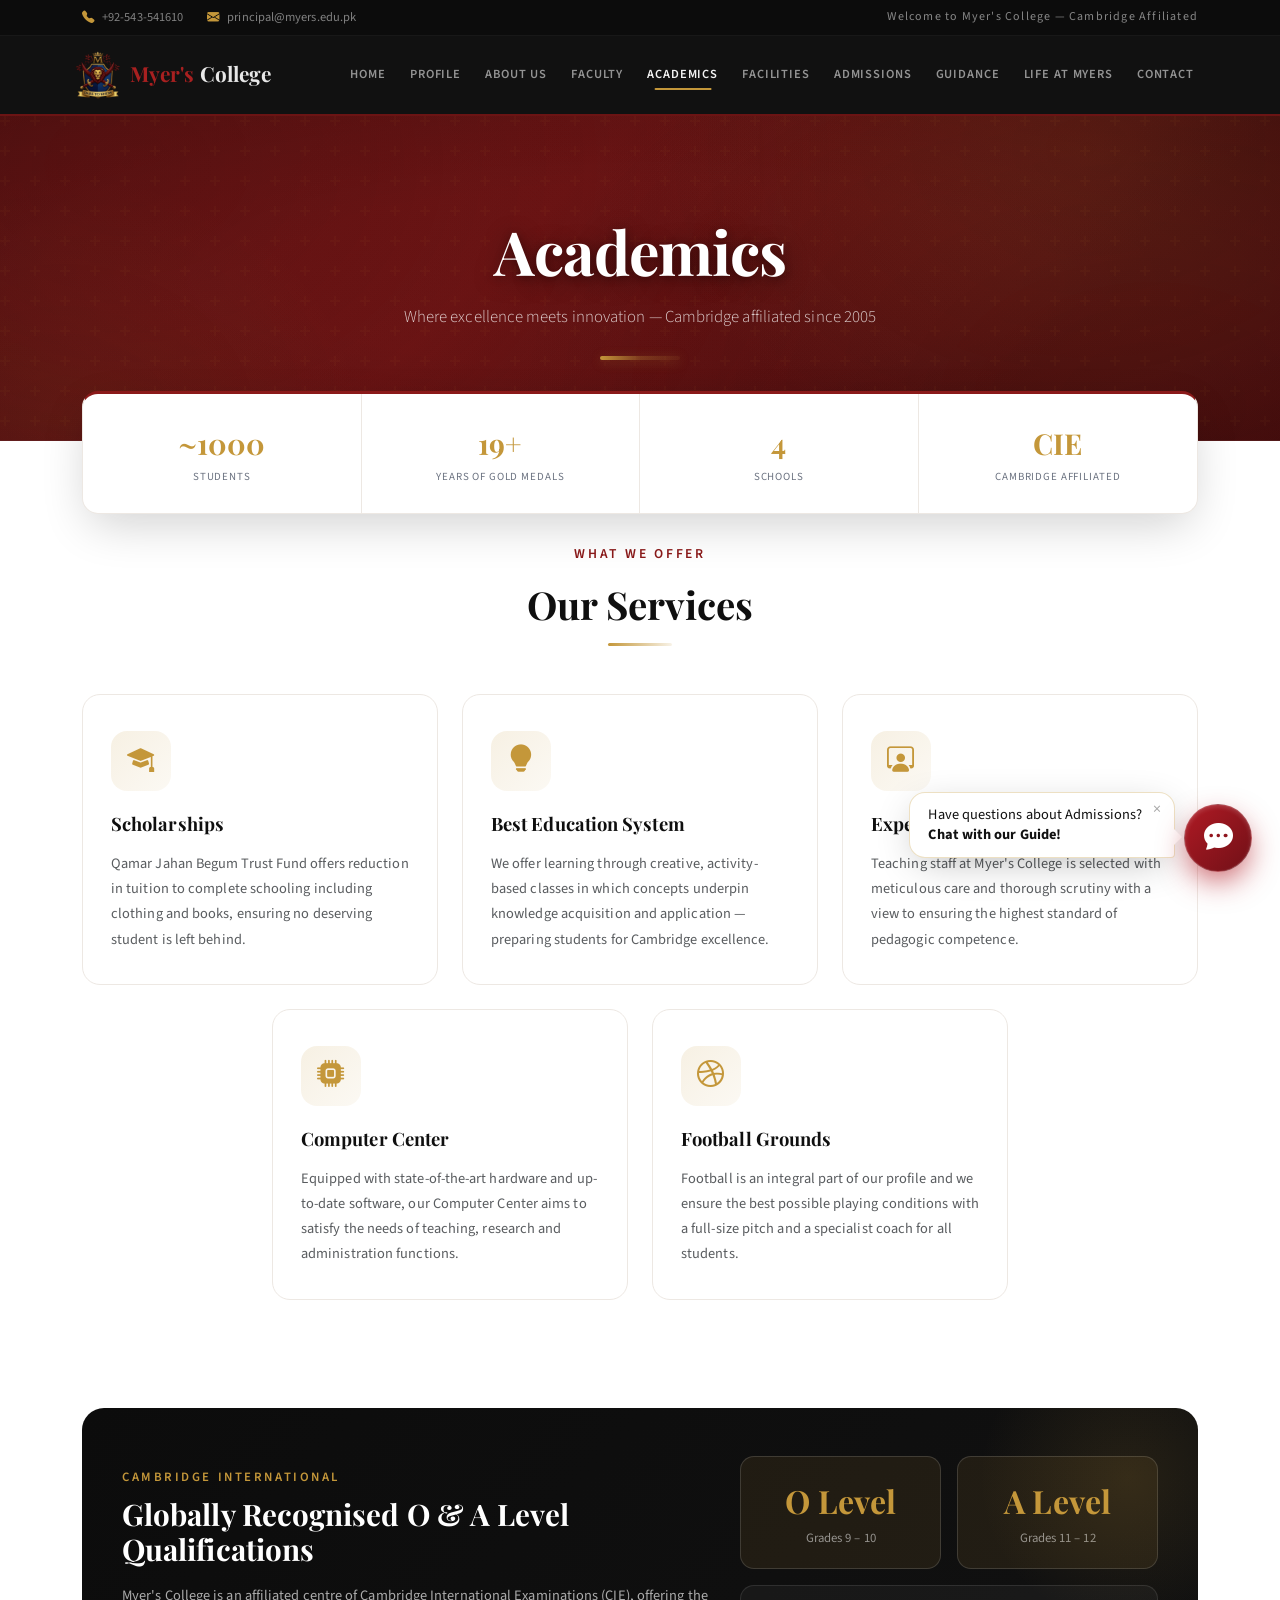
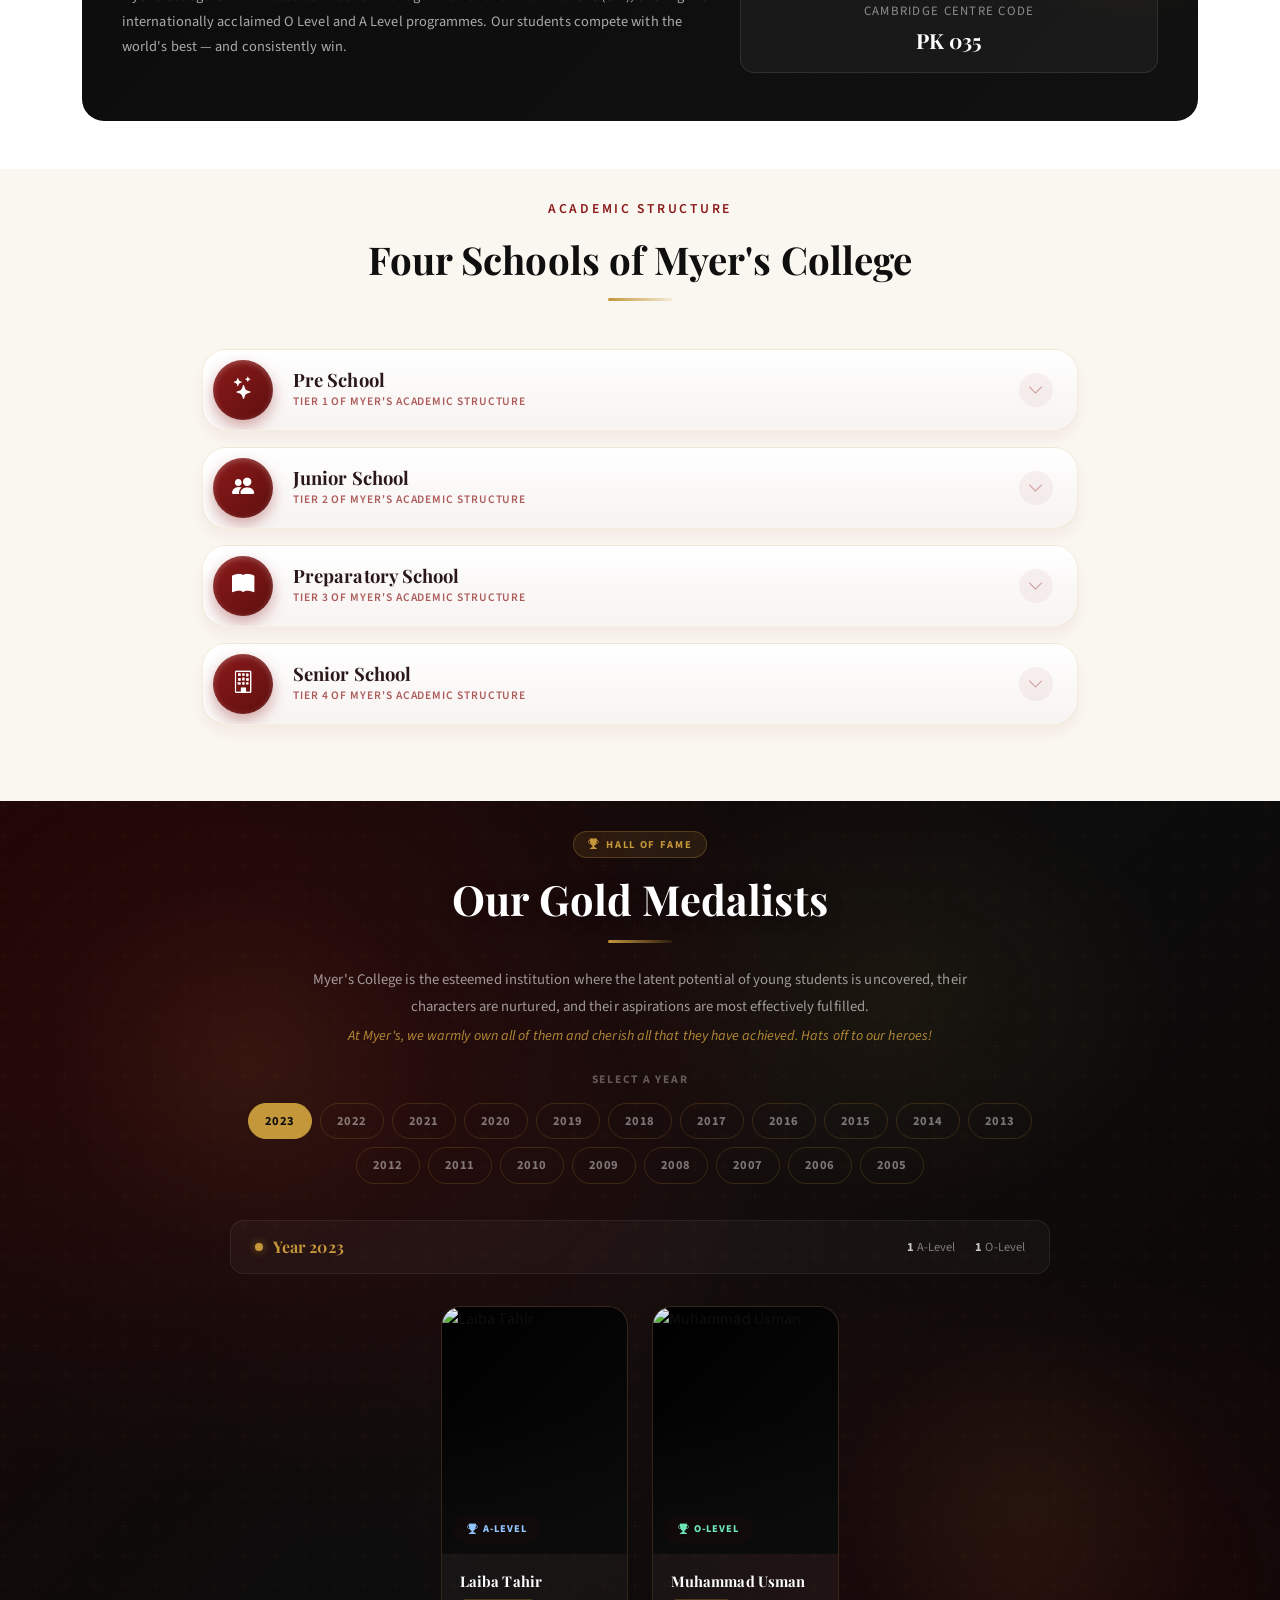
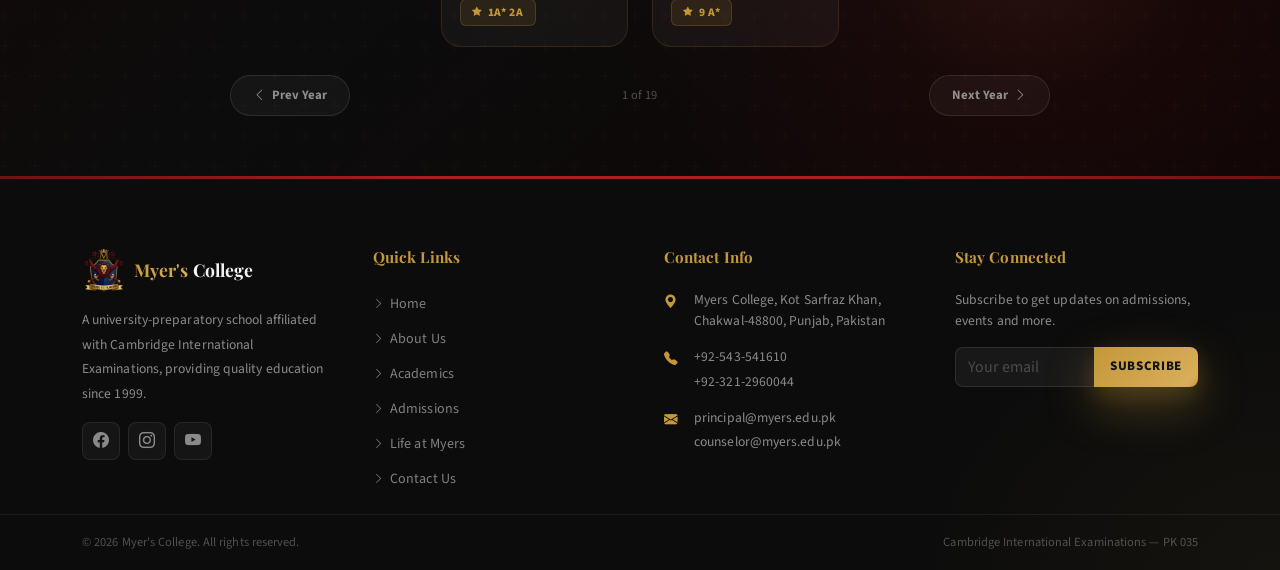
==== commit 004b353e: "updates" ====
--- a/academics.html
+++ b/academics.html
@@ -223,28 +223,30 @@
     }
     .school-ac-item { 
       margin: 16px 0; 
-      position: relative;
-    }
-    .school-ac-header {
-      display: flex; align-items: center; gap: 20px; padding: 10px 24px 10px 10px;
-      border-radius: 50px;
       background: linear-gradient(180deg, #ffffff 0%, #f7f3f1 100%);
-      cursor: pointer; transition: all 0.3s cubic-bezier(0.25, 0.8, 0.25, 1);
-      user-select: none; text-decoration: none; 
+      border-radius: 24px;
       border: 1px solid rgba(196, 151, 58, 0.15);
       box-shadow: 
         0 8px 16px -4px rgba(139, 26, 26, 0.08), 
-        inset -4px -4px 10px rgba(139, 26, 26, 0.04), 
         inset 4px 4px 10px rgba(255, 255, 255, 1);
-      position: relative; z-index: 2;
-    }
-    .school-ac-header:hover {
-      transform: translateY(-2px);
+      overflow: hidden;
+      transition: border-color 0.25s ease, box-shadow 0.25s ease;
+    }
+    .school-ac-item:hover {
+      border-color: rgba(196, 151, 58, 0.35);
       box-shadow: 
         0 12px 24px -6px rgba(139, 26, 26, 0.12),
-        inset -4px -4px 10px rgba(139, 26, 26, 0.04),
         inset 4px 4px 10px rgba(255, 255, 255, 1);
-      border-color: rgba(196, 151, 58, 0.35);
+    }
+    .school-ac-header {
+      display: flex; align-items: center; gap: 20px; padding: 10px 24px 10px 10px;
+      cursor: pointer; transition: background 0.25s ease;
+      user-select: none; text-decoration: none; 
+      position: relative;
+      background: transparent;
+    }
+    .school-ac-header:hover {
+      background: rgba(139, 26, 26, 0.02);
     }
     .school-ac-icon {
       width: 60px; height: 60px; border-radius: 50%;
@@ -260,23 +262,27 @@
     .school-ac-info p { color: rgba(139, 26, 26, 0.7); font-size: 0.72rem; margin: 0; letter-spacing: 0.08em; text-transform: uppercase; font-weight: 600; }
     .school-ac-chevron { 
       color: rgba(139, 26, 26, 0.4); font-size: 1rem; 
-      transition: transform 0.35s cubic-bezier(0.34, 1.56, 0.64, 1), color 0.25s; flex-shrink: 0; 
+      transition: transform 0.3s ease, color 0.25s; flex-shrink: 0; 
       background: rgba(139, 26, 26, 0.05); width: 34px; height: 34px; border-radius: 50%;
       display: flex; align-items: center; justify-content: center;
     }
     .school-ac-header:hover .school-ac-chevron { background: rgba(139, 26, 26, 0.1); color: rgba(139, 26, 26, 0.7); }
     .school-ac-header:not(.collapsed) .school-ac-chevron { transform: rotate(180deg); color: #fff; background: var(--maroon); }
     .school-ac-body {
-      padding: 36px 30px 24px 94px; background: #fff; 
-      border-radius: 0 0 24px 24px; margin-top: -24px; position: relative; z-index: 1;
-      border: 1px solid rgba(139, 26, 26, 0.08); border-top: none;
-      box-shadow: 0 8px 24px rgba(139, 26, 26, 0.05);
+      padding: 8px 30px 28px 94px;
+      border-top: 1px solid rgba(139, 26, 26, 0.08);
       color: rgba(30, 8, 10, 0.65); font-size: 0.92rem; line-height: 1.8;
+      background: rgba(252, 248, 246, 0.5);
+    }
+    /* Speed up Bootstrap collapse animation */
+    .school-ac-item .collapse,
+    .school-ac-item .collapsing {
+      transition-duration: 0.2s !important;
     }
     @media (max-width: 576px) { 
-      .school-ac-header { padding: 8px 16px 8px 8px; border-radius: 40px; }
+      .school-ac-header { padding: 8px 16px 8px 8px; }
       .school-ac-icon { width: 48px; height: 48px; font-size: 1.15rem; } 
-      .school-ac-body { padding: 40px 20px 24px 20px; margin-top: -24px; }
+      .school-ac-body { padding: 16px 20px 24px 20px; }
       .school-ac-info h4 { font-size: 1rem; }
     }
 
--- a/assets/css/style.css
+++ b/assets/css/style.css
@@ -472,9 +472,9 @@
 ============================================================ */
 /* Primary button — maroon solid */
 .btn-gold {
-  background: linear-gradient(135deg, var(--maroon-mid) 0%, var(--maroon-mid)90%, var(--maroon-mid) 100%);
-  color: #fff;
-  font-weight: 700;
+  background: linear-gradient(135deg, var(--gold) 0%, var(--gold-light) 90%, var(--gold) 100%);
+  color: var(--black-rich);
+  font-weight: 800;
   border-radius: 8px;
   padding: 16px 44px;
   border: none;
@@ -487,32 +487,31 @@
   text-decoration: none;
   letter-spacing: 0.05em;
   box-shadow:
-    0 18px 48px rgba(196, 43, 43, 0.42),
-    0 8px 20px rgba(196, 43, 43, 0.26),
+    0 18px 48px rgba(196, 151, 58, 0.35),
+    0 8px 20px rgba(196, 151, 58, 0.20),
     0 2px 4px rgba(0, 0, 0, 0.12);
   position: relative;
   overflow: hidden;
   text-transform: uppercase;
-  font-weight: 700;
 }
 
 .btn-gold::before {
   content: '';
   position: absolute;
   inset: 0;
-  background: linear-gradient(135deg, rgba(255, 255, 255, 0.12) 0%, transparent 70%);
+  background: linear-gradient(135deg, rgba(255, 255, 255, 0.25) 0%, transparent 70%);
   pointer-events: none;
   opacity: 0;
   transition: opacity 0.3s ease;
 }
 
 .btn-gold:hover {
-  background: linear-gradient(135deg, #D63D3D 0%, #F04A4A 50%, #D63D3D 100%);
-  color: #fff;
+  background: linear-gradient(135deg, #D9AE5A 0%, #F5D799 50%, #D9AE5A 100%);
+  color: var(--black-rich);
   transform: translateY(-6px);
   box-shadow:
-    0 26px 64px rgba(196, 43, 43, 0.52),
-    0 12px 28px rgba(196, 43, 43, 0.36),
+    0 26px 64px rgba(196, 151, 58, 0.45),
+    0 12px 28px rgba(196, 151, 58, 0.30),
     0 3px 8px rgba(0, 0, 0, 0.16);
 }
 
@@ -523,8 +522,8 @@
 .btn-gold:active {
   transform: translateY(-2px);
   box-shadow:
-    0 12px 32px rgba(196, 43, 43, 0.36),
-    0 6px 16px rgba(196, 43, 43, 0.20);
+    0 12px 32px rgba(196, 151, 58, 0.30),
+    0 6px 16px rgba(196, 151, 58, 0.15);
 }
 
 /* Outline button — on dark backgrounds */
--- a/assets/css/chatbot.css
+++ b/assets/css/chatbot.css
@@ -10,7 +10,7 @@
   right: 105px; /* positioned to the left of the button */
   background: #fff;
   color: var(--black-rich);
-  padding: 12px 18px;
+  padding: 12px 32px 12px 18px; /* extra right padding for the × button */
   border-radius: 16px 16px 4px 16px;
   box-shadow: 0 10px 40px -10px rgba(0,0,0,0.3);
   font-family: var(--font-body);
@@ -22,6 +22,7 @@
   pointer-events: none;
   transition: all 0.5s cubic-bezier(0.34, 1.56, 0.64, 1);
   border: 1px solid rgba(196, 151, 58, 0.3);
+  position: fixed; /* keep fixed, but also needs relative for child abs positioning — handled via padding */
 }
 #chatbot-tooltip.show {
   opacity: 1;
@@ -45,13 +46,15 @@
 }
 .tooltip-close {
   position: absolute;
-  top: 4px;
-  right: 6px;
-  font-size: 1.2rem;
-  color: rgba(0,0,0,0.4);
+  top: 6px;
+  right: 8px;
+  font-size: 1rem;
+  color: rgba(0,0,0,0.35);
   cursor: pointer;
   line-height: 1;
-  padding: 0 4px;
+  padding: 2px 5px;
+  border-radius: 50%;
+  transition: background 0.2s, color 0.2s;
 }
 .tooltip-close:hover {
   color: var(--maroon);
